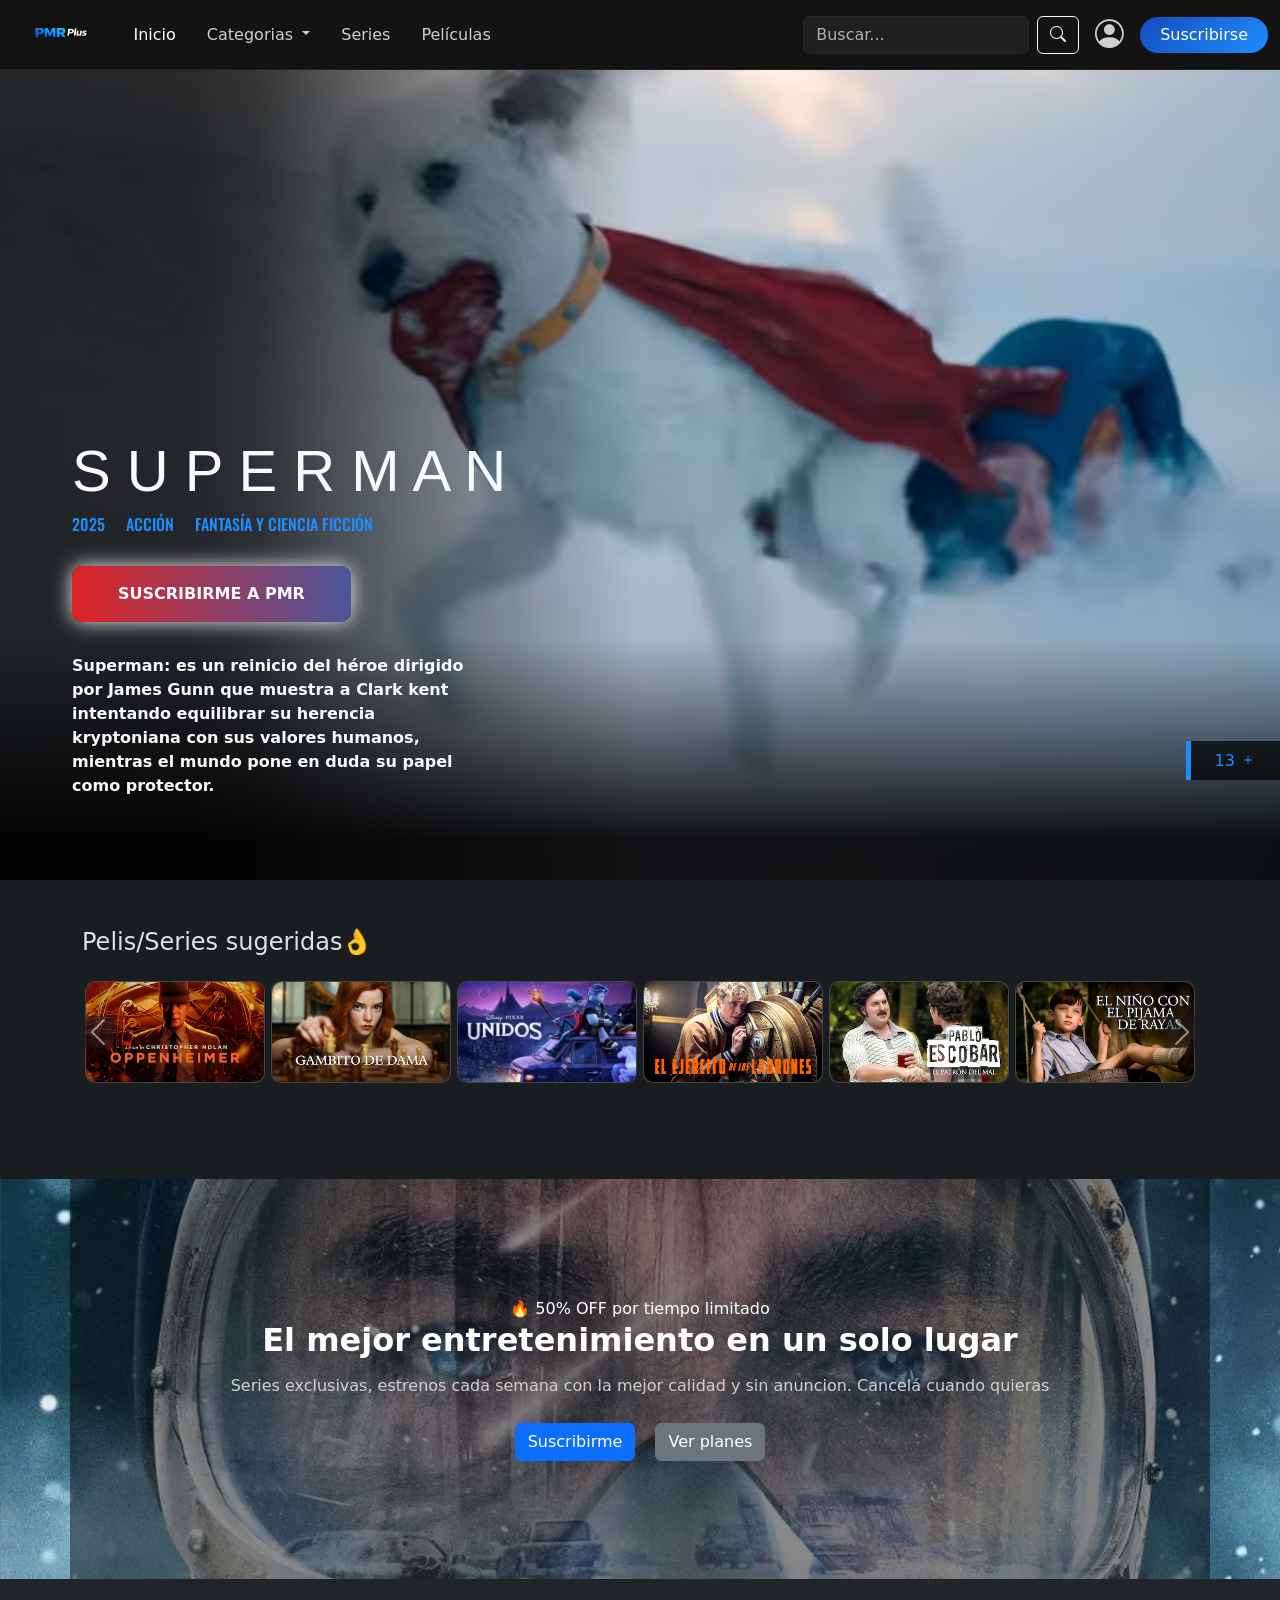
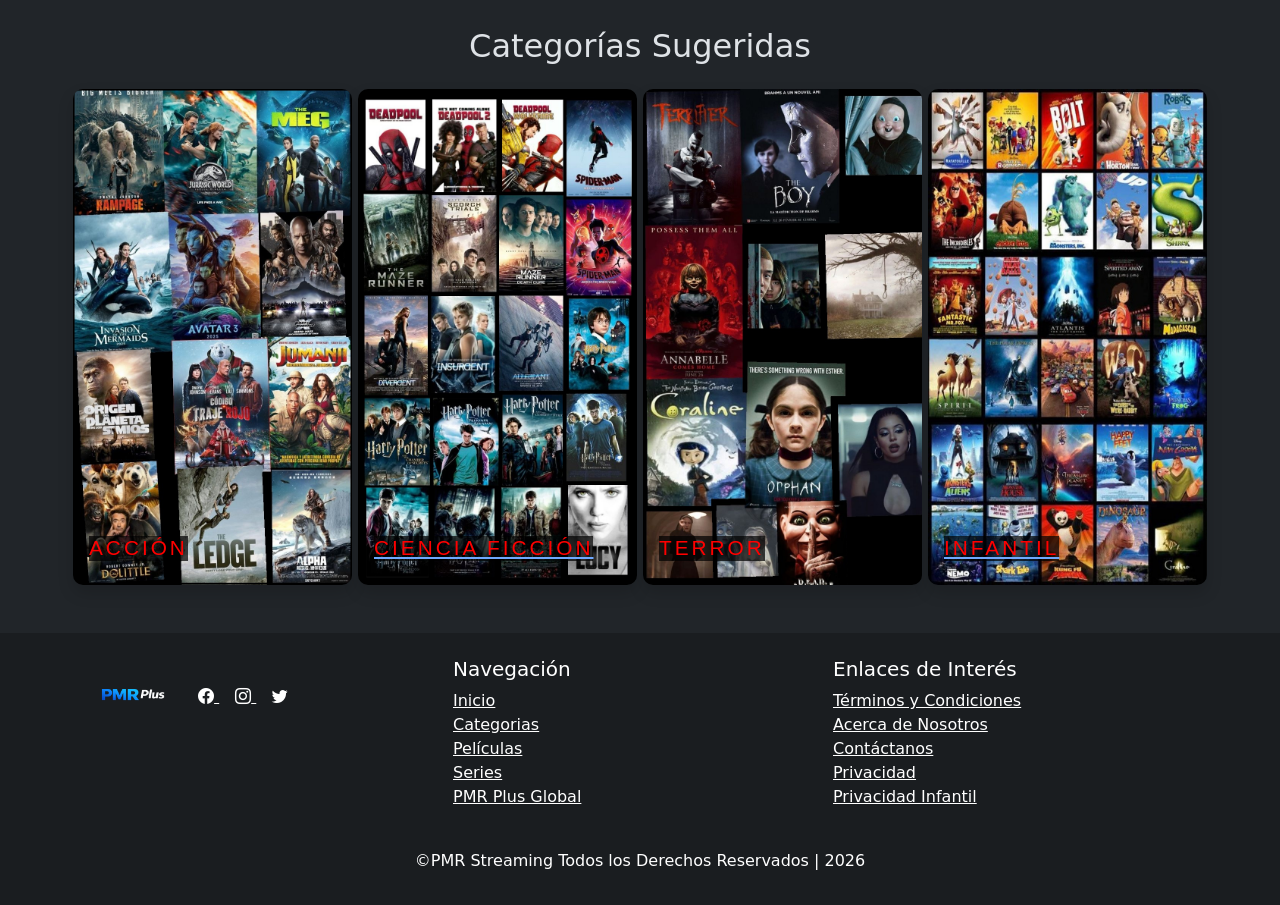
==== index.html @ 22fcb72b "empecé a arreglar el footer final" ====
<!doctype html>
<html lang="es" data-bs-theme="dark">
  <head>
    <meta charset="UTF-8" />
    <meta name="viewport" content="width=device-width, initial-scale=1.0" />
    <meta
      name="description"
      content="Mirá las mejores películas y series en un solo lugar. Con PMR pochocleá sin limites ni interrupciones. Contenido actualizado nacional e internacional."
    />
    <meta
      name="author"
      content="Maira Galván, Patricio Moyano, Rodrigo Rueda"
    />
    <link rel="shortcut icon" href="./img/favic.jpeg" type="image/x-icon" />
    <link
      rel="stylesheet"
      href="https://cdn.jsdelivr.net/npm/bootstrap-icons@1.13.1/font/bootstrap-icons.min.css"
    />
    <link rel="stylesheet" href="./css/bootstrap.min.css" />
    <link rel="stylesheet" href="./css/style.css" />
    <title>PMR Plus</title>
  </head>
<body>
  <header class="sticky-top">
    <nav class="navbar navbar-expand-lg navbar-dark ">
      <div class="container-fluid">

                <!-- Logo -->
                <a class="navbar-brand fw-bold d-flex alingn-items-center" href="./index.html">
                    <img src="./img/logoNavbar.png" alt="PMG logo"  class="logo-nav">
                  </a>
                  
                  <!-- hamburguesa -->
                  <button class="navbar-toggler" type="button" data-bs-toggle="collapse" data-bs-target="#navbarContenido">
                    <span class="navbar-toggler-icon"></span>
                  </button>
                  
                  <!-- Contenido del navbar -->
                  <div class="collapse navbar-collapse" id="navbarContenido">
                    
                    <!-- Links -->
                    <ul class="navbar-nav  me-auto mb-2 mb-lg-0 ">
                    <li class="nav-item"> 
                      <a class="nav-link active" href="./index.html">Inicio</a>
                    </li>
                    <!--Categorias desplegable-->
                    <li class="nav-item dropdown">
                      <a class="nav-link dropdown-toggle" href="#" role="button" data-bs-toggle="dropdown">
                        Categorias
                      </a>
                        <ul class="dropdown-menu dropdown-menu-dark">
                          <li>
                            <a class="dropdown-item" href="./pages/categorias.html">Ciencia Ficcion</a>
                          </li>
                          <li>
                            <a class=" dropdown-item" href="./pages/categorias2.html">Infantiles</a>
                          </li>
                          <li>
                            <a class=" dropdown-item" href="./pages/error404.html">Terror</a>
                          </li>
                          <li>
                            <a class=" dropdown-item" href="./pages/error404.html">Accion</a>
                          </li>
                          <li>
                            <a class=" dropdown-item" href="./pages/error404.html">Comedia</a>
                          </li>
                          <li>
                            <a class=" dropdown-item" href="./pages/error404.html">Documentales</a>
                          </li>
                          <li>
                            <a class=" dropdown-item" href="./pages/error404.html">Policiales</a>
                          </li>
                          <li>
                            <a class=" dropdown-item" href="./pages/error404.html">Anime</a>
                          </li>
                          <li>
                            <a class=" dropdown-item" href="./pages/error404.html">Doramas</a>
                          </li>
                        </ul>
                      </li>
                        <li class="nav-item">
                          <a class="nav-link" href="./pages/detalleSerie.html">Series</a>
                        </li>
                        <li class="nav-item">
                          <a class="nav-link" href="./pages/detallePelicula.html">Películas</a>
                        </li>
                      
                    </ul>

                    <!-- Buscador -->
                    <div class="d-flex flex-column flex-lg-row align-items-lg-center gap-3">
                      <form class="d-flex">
                        <input class="form-control me-2 buscador" type="search" placeholder="Buscar...">
                        <button class="btn btn-outline-light" type="submit">
                          <i class="bi bi-search"></i>
                        </button>
                      </form>
                      
                      <div class="d-flex align-items-center gap-3 ">
                        <!-- login -->
                        <a href="./pages/login.html" class="login-icon ">
                          <i class="bi bi-person-circle"></i>
                        </a>
                    <!--suscripcion-->
                        <a href="./pages/suscripcion.html" class="btn btn-moderno">Suscribirse</a>
                      </div>
                    </div>
                
              </div>
        </nav>
        
    </header>
    <main>
      <!-- Banner principal -->
       <section class="position-relative">
         <div class="position-relative bg-img">
           <div class="cont-edad">
            <div class="bandita"></div>
            <div class="edad px-md-4">
              <h6 class="mb-0">13 <i class="bi bi-plus"></i></h6>
            </div>
          </div>
        </div>
        <div class="contenido container p-3">
          <div class="row">
            <div class="col-12 col-md-6 col-lg-12">
              <h1 class="text-light">S U P E R M A N</h1>
              <h6 class="d-inline-block me-3">2025</h6>
              <h6 class="d-inline-block me-3">ACCIÓN</h6>
              <h6 class="d-inline-block">FANTASÍA Y CIENCIA FICCIÓN</h6>
              <button type="button" class="btn btn-grad fw-bold my-4">
                <a
                href="./pages/suscripcion.html"
                class="text-decoration-none text-light"
                >SUSCRIBIRME A PMR</a
                >
              </button>
            </div>
            <div class="col-12 col-md-6 col-lg-12">
              <p class="text-light fw-semibold pt-2 pt-md-3 pt-lg-2">
                <strong>Superman:</strong> es un reinicio del héroe dirigido por
                James Gunn que muestra a Clark kent intentando equilibrar su
                herencia kryptoniana con sus valores humanos, mientras el mundo
                pone en duda su papel como protector.
              </p>
            </div>
          </div>
        </div>
      </section>
      <!-- Seccion de peliculas sugeridas -->
      <section class="bg-dark-subtle py-5"> 
        <article class="container">
        <h4 class=" pb-lg-3">Pelis/Series sugeridas👌</h4>
        <article class="carousel-lg pb-5"> <!-- Carousel para disp large -->
        <div id="carouselSugeridas" class="carousel slide">
  <div class="carousel-inner">
    <div class="carousel-item active">
      <div class="container">
        <div class="row">
          <div class="col-2">
            <div class="card">
              <img src="./img/pelis/oppenheimer.webp" alt="Oppenheimer">
            </div>
          </div>
          <div class="col-lg-2">
            <div class="card">
              <img src="./img/series/Gambito.jpg" alt="Gambito de dama">
            </div>
          </div>
          <div class="col-lg-2">
            <div class="card">
              <img src="./img/pelis/Unidos.webp" alt="Unidos">
            </div>
          </div>
          <div class="col-lg-2">
            <div class="card">
              <img src="./img/pelis/EjercitoLadrones.jpg" alt="El ejercito de los ladrones">
            </div>
          </div>
          <div class="col-lg-2">
            <div class="card">
              <img src="./img/series/Patron.webp" alt="El patron del mal">
            </div>
          </div>
          <div class="col-lg-2">
            <div class="card">
              <img src="./img/pelis/PijamaRayas.webp" alt="El niño del pijama a rayas">
            </div>
          </div>
        </div>
      </div>
    </div>
    <div class="carousel-item">
      <div class="container">
        <div class="row">
          <div class="col-lg-2">
            <div class="card">
              <img src="./img/pelis/CaballerodeLaNoche.webp" alt="Caballero de la noche">
            </div>
          </div>
          <div class="col-lg-2">
            <div class="card">
              <img src="./img/pelis/EntrelaVidaylaMuerte.jpg" alt="Entre la vida y la muerte">
            </div>
          </div>
          <div class="col-lg-2">
            <div class="card">
              <img src="./img/series/Eternauta.webp" alt="El Eternauta">
            </div>
          </div>
          <div class="col-lg-2">
            <div class="card">
              <img src="./img/pelis/caminoDelagua.webp" alt="Avatar2">
            </div>
          </div>
          <div class="col-lg-2">
            <div class="card">
              <img src="./img/series/BreakingBad.webp" alt="Breaking Bad">
            </div>
          </div>
          <div class="col-lg-2">
            <div class="card">
              <img src="./img/pelis/SecretOjos.webp" alt="Perfume de mujer">
            </div>
          </div>
        </div>
      </div>
    </div>
    <div class="carousel-item">
      <div class="container">
        <div class="row">
          <div class="col-lg-2">
            <div class="card">
              <img src="./img/pelis/SuperMario.webp" alt="Super Mario">
            </div>
          </div>
          <div class="col-lg-2">
            <div class="card">
              <img src="./img/series/PeakyBlinders.jpg" alt="Peaky Blinders">
            </div>
          </div>
          <div class="col-lg-2">
            <div class="card">
              <img src="./img/pelis/TrendelosNiños.jpg" alt="El tren de los niños">
            </div>
          </div>
          <div class="col-lg-2">
            <div class="card">
              <img src="./img/pelis/LosIlusionistas.webp" alt="Los ilusionistas">
            </div>
          </div>
          <div class="col-lg-2">
            <div class="card">
              <img src="./img/series/Stranger.webp" alt="Stranger Things">
            </div>
          </div>
          <div class="col-lg-2">
            <div class="card">
              <img src="./img/pelis/LoveStory.webp" alt="Love Story">
            </div>
          </div>
        </div>
      </div>
    </div>
  </div>
  <button class="carousel-control-prev justify-content-start" type="button" data-bs-target="#carouselSugeridas" data-bs-slide="prev">
    <span class="carousel-control-prev-icon bg-dark-subtle" aria-hidden="true"></span>
    <span class="visually-hidden">Previous</span>
  </button>
  <button class="carousel-control-next justify-content-end" type="button" data-bs-target="#carouselSugeridas" data-bs-slide="next">
    <span class="carousel-control-next-icon bg-dark-subtle" aria-hidden="true"></span>
    <span class="visually-hidden">Next</span>
  </button>
</div>
        </article>
        <article class="carousel-md"> <!-- Carousel para disp sm y md-->
          <div class="contenedor">
            <div class="card">
              <img src="./img/pelis/oppenheimer.webp" alt="Oppenheimer">
            </div>
            <div class="card">
              <img src="./img/series/Gambito.jpg" alt="Gambito de dama">
            </div>
            <div class="card">
              <img src="./img/pelis/Madagascar.webp" alt="Madagascar">
            </div>
            <div class="card">
              <img src="./img/pelis/EjercitoLadrones.jpg" alt="Ejercito de Ladrones">
            </div>
            <div class="card">
              <img src="./img/series/Patron.webp" alt="Patron del mal">
            </div>
            <div class="card">
              <img src="./img/pelis/PijamaRayas.webp" alt="El niño con el pijama a rayas">
            </div>
            <div class="card">
              <img src="./img/pelis/Minions.webp" alt="Minions">
            </div>
            <div class="card">
              <img src="./img/pelis/EntrelaVidaylaMuerte.jpg" alt="Entre la vida y la muerte">
            </div>
            <div class="card">
              <img src="./img/series/Eternauta.webp" alt="El Eternauta">
            </div>
            <div class="card">
              <img src="./img/pelis/SecretOjos.webp" alt="El secreto de sus ojos">
            </div>
            <div class="card">
              <img src="./img/series/BreakingBad.webp" alt="BreakingBad">
            </div>
            <div class="card">
              <img src="./img/pelis/SuperMario.webp" alt="SuperMario">
            </div>
            <div class="card">
              <img src="./img/series/PeakyBlinders.jpg" alt="PeakyBlinders">
            </div>
            <div class="card">
              <img src="./img/series/Stranger.webp" alt="StrangerThings">
            </div>
            <div class="card">
              <img src="./img/pelis/LosIlusionistas.webp" alt="Los ilusionistas">
            </div>
            <div class="card">
              <img src="./img/pelis/TrendelosNiños.jpg" alt="El tren de los niños">
            </div>
          </div>
        </article>
        </article>
      </section>
      <!--Banner de promocion/suscricion-->
      <section class="banner-suscripcion">
        <img src="./img/fondo-banner.webp" alt="El Eternauta" class="banner-img">
        <div class="banner-contenido container text-center">
            <span class="oferta">🔥 50% OFF por tiempo limitado</span>
            <h2 class="titulo-banner">El mejor entretenimiento en un solo lugar</h2>
            <p class="sub-banner">Series exclusivas, estrenos cada semana con la mejor calidad y sin anuncion. Cancelá cuando quieras</p>
            <div class="botones-banner">
                <a href="./pages/suscripcion.html" class="btn btn-primary">Suscribirme</a><!--va a la pagina en feneral-->
                <a href="./pages/suscripcion.html#planes" class="btn btn-secondary">Ver planes</a> <!--debo poner id="planes" en la pagina suscripcion va a lugar especifico-->
            </div>
        </div>
      </section>
<section class="container my-5">
  
  <h2 class="text-center mb-4">Categorías Sugeridas</h2>

  <div class="row g-4">

    <!-- Categoría 1 -->
    <div class="col-12 col-md-6 col-lg-3">
      <div class="card bg-dark border-0 shadow categoria-card">
        <img src="./img/accion.jpg" class="card-img" alt="Acción">
        <div class="card-img-overlay d-flex align-items-end">
          <h5 class="card-title titulo-categoria">Acción</h5>
        </div>
      </div>
    </div>

    <!-- Categoría 2 -->
    <div class="col-12 col-md-6 col-lg-3">
      <div class="card bg-dark text-danger border-0 shadow categoria-card">
        <a href="./pages/categorias.html"><img src="./img/ciencia ficcion.jpg" class="card-img" alt="cienciaFiccion">
        <div class="card-img-overlay d-flex align-items-end">
          <h5 class="card-title titulo-categoria">Ciencia Ficción</h5>
        </a>
        </div>
      </div>
    </div>

    <!-- Categoría 3 -->
    <div class="col-12 col-md-6 col-lg-3">
      <div class="card bg-dark text-white border-0 shadow categoria-card">
        <img src="./img/terror.jpg" class="card-img" alt="Drama">
        <div class="card-img-overlay d-flex align-items-end">
          <h5 class="card-title titulo-categoria">Terror</h5>
        </div>
      </div>
    </div>

    <!-- Categoría 4 -->
    <div class="col-12 col-md-6 col-lg-3">
      <div class="card bg-dark text-white border-0 shadow categoria-card">
        <a href="./pages/categorias2"><img src="./img/infantiles.jpg" class="card-img" alt="Infantil">
        <div class="card-img-overlay d-flex align-items-end">
          <h5 class="card-title titulo-categoria">Infantil</h5>
          </a>
        </div>
      </div>
    </div>
  </div>
</section>
    </main>
    <footer class="bg-dark-subtle text-white pt-4 pb-3">
        <div class="container">
            <div class="row text-center text-md-start">
                <!-- Columna 1: Logo y redes -->
                <div class="col-12 col-md-12 col-lg-4 mb-3">
                    <img src="./img/logoNavbar.png" alt="Logotipo" width="120" />
                    <a href="./pages/error404.html" class="text-white me-3">
                        <i class="bi bi-facebook"></i>
                    </a>
                    <a href="./pages/error404.html" class="text-white me-3">
                        <i class="bi bi-instagram"></i>
                    </a>
                    <a href="./pages/error404.html" class="text-white">
                        <i class="bi bi-twitter"></i>
                    </a>
                </div>
                
                <!-- Columna 2: Navegación -->
                <div class="col-12 col-md-6 col-lg-4 mb-3">
                    <h5>Navegación</h5>
                    <ul class="list-unstyled">
                        <li>
                            <a href="./index.html" class="text-white me-3"
                            >Inicio</a
                            >
                        </li>
                        <li>
                            <a href="./pages/categorias.html" class="text-white me-3"
                            >Categorias</a
                            >
                        </li>
                        <li>
                            <a href="./pages/error404.html" class="text-white me-3"
                            >Películas</a
                            >
                        </li>
                        <li>
                            <a href="./pages/error404.html" class="text-white me-3"
                            >Series</a
                            >
                        </li>
                <li>
                    <a href="./pages/error404.html" class="text-white me-3"
                    >PMR Plus Global</a
                    >
                </li>
            </ul>
        </div>
        <!-- Columna 3: Links -->
        <div class="col-12 col-md-6 col-lg-4 mb-3">
            <h5>Enlaces de Interés</h5>
            <ul class="list-unstyled">
                <li>
                    <a
                    href="./pages/error404.html"
                    class="text-white text-decoration-underline"
                    >
                    Términos y Condiciones
                </a>
            </li>
            <li>
                <a
                href="./pages/acercaDeNosotros.html"
                class="text-white text-decoration-underline"
                >
                Acerca de Nosotros
            </a>
                </li>
                <li>
                    <a
                    href="./pages/contacto.html"
                    class="text-white text-decoration-underline"
                    >
                    Contáctanos
                </a>
            </li>
            <li>
                <a
                href="./pages/error404.html"
                class="text-white text-decoration-underline"
                >
                Privacidad
            </a>
        </li>
        <li>
            <a
            href="./pages/error404.html"
            class="text-white text-decoration-underline"
            >
            Privacidad Infantil
        </a>
    </li>
</ul>
</div>
</div>
<p class="text-center mt-2">
    ©PMR Streaming Todos los Derechos Reservados | 2026
</p>
</div>
</footer>
      <script src="./js/bootstrap.bundle.min.js"></script>
  </body>
</html>
---- css/style.css ----
@import url("https://fonts.googleapis.com/css2?family=Gravitas+One&family=Oswald:wght@200..700&family=Smooch+Sans:wght@100..900&display=swap");
@import url('https://fonts.cdnfonts.com/css/buchanan');

/**navbar**/
/*barra fija*/
.navbar {
    height: 70px; /*altura del navbar*/
    background-color: rgb(18, 18, 18, 0.9);
    backdrop-filter: blur(8px); /*fondo borroso*/
    border-bottom: 1px solid #1f1f1f; /*linea de corte*/
    
}

.sticky-top{
    position: sticky;
    top: 0;
    z-index: 1020;
}

/*logo*/
.logo-nav {
    height: 65px;
    width: auto;
}

/*links*/
.nav-link {
    color: #cfcfcf;
    position: relative;
    transition: color 0.3s ease;
    margin-right: 15px;
}

.nav-link:hover {
    color: #1e8eff 
}

/*buscador*/
.buscador{
    background-color: #1f1f1f;
    border: 1px solid #2a2a2a;
    color: white;
}

.buscador:focus{
    background-color: #1f1f1f;
    border-color:#1e8eff ;
    box-shadow: 0 0 8px rgba(30, 142, 255, 0.4); /*sobra de fondo cuando paso el mouse*/
    color: white;
}

/*login*/
.login-icon{
    font-size: 1.8rem;/*tamaño*/
    color: #cfcfcf;
    transition: all 0.3s ease;
    text-decoration: none;
    display: flex;
    align-items: center;
    height: 42px;
    transition: all 0.3s ease;
}

.login-icon:hover{
    color:#1e8eff;
    transform: scale(1.1);/*se agranda*/
}

.btn-moderno{
    background: linear-gradient(135deg, #134cbf, #1e8eff); 
    border: none;
    border-radius: 30px;
    padding: 6px 20px;
    font-weight: 500;
    color: white;
    transition: all 0.3s ease;
}

.btn-moderno:hover{
    transform: scale(1.05);
    box-shadow:  0 4px 15px rgba(30, 142, 255, 0.5) ;
    color: white;
}

/*!responsive¡*/
@media (max-width: 992px){
    .navbar-collapse{
        background-color: rgba(26, 26, 26, 0.95);
        backdrop-filter: blur(8px);
        padding: 20px;
        margin-top: 10px;
        border-radius: 12px;
        animation: fadeIn 0.3s ease-in-out; 
    }

    .logo-nav {
        height: 45px; 
    }


}

/* COMIENZAN ESTILOS PARA BANNER PRINCIPAL */
.bg-img{
  background-image:
  radial-gradient(
    ellipse at center,
    rgba(0,0,0,0) 40%,
    rgba(0,0,0,0.9) 94%
  ),
   url(../img/Superperri.avif);
  background-size:cover;
  height: 220px;
}
 
.contenido {
  h1{
    font-family: 'Buchanan', sans-serif;
    font-size: 45px;
  }
  h6 {
    font-family: "Oswald", sans-serif;
    font-weight: weight;
    font-style: normal;
    color: #1e8eff;
  }
}

.cont-edad{
    display: flex;
    position: absolute;
    right: 0;
    bottom: 20px;
    
}
.bandita{
    background-color: #1e8eff;
    width: 5px;
}

.edad{
    color: #1e8eff;
    padding: 10px;
    background-color:rgba(0, 0, 0, 0.7);
}

.btn-grad {
  background-image: linear-gradient(
    to right,
    #dc2424 0%,
    #4a569d 51%,
    #dc2424 100%
  );
}
.btn-grad {
  padding: 15px 45px;
  text-align: center;
  text-transform: uppercase;
  transition: 0.5s;
  background-size: 200% auto;
  color: white;
  box-shadow: 0 0 20px #eee;
  border-radius: 10px;
  display: block;
}

.btn-grad:hover {
  background-position: right center; 
  color: #fff;
  text-decoration: none;
}

@media(width >= 768px){
  .bg-img{
    height: 400px;
  }
  .cont-edad{
    bottom: 40px;
  }
}

@media(width > 1024px){
  .bg-img{
    height: 90vh;
    background-image:
    linear-gradient(
      to bottom,
      rgba(0, 0, 0, 0) 0%,
      rgba(0, 0, 0, 0) 70%,
      rgba(0, 0, 0, 0.9) 95%
    ),
    linear-gradient(
      to right,
      rgba(0, 0, 0, 0.8) 15%,
      rgba(0, 0, 0, 0.75) 20%,
      rgba(0, 0, 0, 0) 50%,
      rgba(0, 0, 0, 0) 100%
    ),
    url(../img/Superperri.avif);
    background-position: top;
  }
  .contenido {
    position: absolute;
    bottom: 50px;
    left: 65px;
    h1{
      font-size: 58px;
    }
    p{
      max-width: 35%;
    }
  }
  .cont-edad{
    bottom: 100px;
  }
}

/* -----COMIENZA ESTILOS SECCION PELIS SUGERIDAS -----*/

.card {
  transition: all 300ms ease;
  cursor: pointer;
  border-radius: 10px;
  flex-shrink: 0; /*Para que no se achiquen las cards*/
  
  &:hover{
    transform: scale(1.2);
    z-index: 10;
    border: 3px solid linen;
  }
}

.card img{
  border-radius: 10px;
}

.carousel-inner{
  overflow: visible; /*Permite que las cards se agranden con el hover*/
}

.carousel-control-prev, .carousel-control-next{ /*Color claro para flechas carousel*/
  filter: invert(0);
}

.row>*{  /*Le cambie el padding con el que viene la grilla de bootstrap*/
  padding-left: 3px!important;
  padding-right: 3px!important;
}

.contenedor{
  display:flex;
  gap: 16px;
  overflow-x: auto; /*Permite que el contenido se desborde sin estirar la pagina hacia los costados*/
  scroll-behavior: smooth;
  padding: 16px 0;
}

.contenedor::-webkit-scrollbar{  
  display: none;
}


@media (width > 1024px){  /*En dispositivos grandes se ve solo carousel bootstrap*/
  .carousel-md{
    display: none;
  }
}

@media (width <= 1024px){  /*En dispositivos sm y md desaparece el carousel y aparece grilla flexbox*/
  .carousel-lg{
    display: none;
  }
}
/*-----FINALIZAN ESTILOS SECCION PELIS SUGERIDAS-----*/

/**banner de suscripcion**/
.banner-suscripcion{
    position: relative;
    height: 400px; 
    overflow: hidden; /*se borra si algo sobresale*/
    margin: auto;
}

.banner-img{
    position:absolute;
    width: 100%;
    height: 100%;
    object-fit: cover; /*para que no se deforme*/
    top: 0;
    left: 0;
}

.banner-contenido{
    position: relative;
    z-index: 2;
    color: white;
    height: 100%;
    display: flex;
    flex-direction: column;
    justify-content: center;
    align-items: center;
    background-color: #00000076;
}

.titulo-banner{
    font-size: 2rem;
    font-weight: 600;/*grosor para el titulo*/
    margin-bottom: 15px;
}

.sub-banner{
    margin-bottom: 25px;
    color: #d1d1d1;
}

.botones-banner{
    display: flex;
    justify-content: center;
    gap: 20px;
    flex-wrap: wrap;
}

.boton-primary{
    background-color: #163f90bf;
    border: none;
    padding: 12px 35px;
    border-radius: 30px;
    font-weight: 500;
    color: white;
    transition: all 0.3s ease;
}

.boton-primary:hover {
    transform: scale(1.08);
    box-shadow: 0 8px 25px rgba(30, 142, 255, 0.6); 
}

.boton-secondary{
    border: 2px solid #11589e;
    padding: 14px 40px;
    border-radius: 50px;
    color: #1e8eff;
    transition: all 0.3s ease;
}

.boton-secondary:hover{
    background-color: #1e8eff;
    color: white;
}

/*responsive banner suscripcion*/
@media (max-whidth: 992px) {
    .titulo-banner{
        font-size: 1.8rem;
    }
}

@media (max-width: 768px){
    .banner-suscripcion{
        height: auto; /*ya no queda fijo */
    }

    .banner-contenido{
        padding: 60px 20px;
        text-align: center;
    }

    .titulo-banner{
        font-size: 1.5rem;
    }

    .sub-banner{
        font-size: 1rem;
    }

    .botones-banner{
        flex-direction: column;
        gap: 15px;
    }

    .botones-banner a{
        width: 100%;
        text-align: center;
    }
}

/*Categorias Sugeridas*/

.categoria-card {
  transition: transform 0.3s ease, box-shadow 0.3s ease;
}

.categoria-card:hover {
  transform: scale(1.05);
  box-shadow: 0 10px 25px rgba(0,0,0,0.5);
}

.titulo-categoria {
  font-family: 'Buchanan', sans-serif;
  color: #ff0000;
  background-color: rgba(0, 0, 0, 0.705);
  letter-spacing: 3px;
  text-transform: uppercase;
  font-size: 1.3rem;
}

/*-----COMIENZAN ESTILOS PARA PAGINAS DE CATEGORIAS-----*/

.carousel-indicators{
  position: relative;
  margin-top: 20px;
}

.carousel-indicators button{
  width: 40px!important;
  height: 40px!important;
  text-indent: 0!important;
}

.boton-flecha{
  background-color: rgba(0, 0, 0, 0)!important;
  border-radius: 50%;
  scale: 0.7;
  &:hover{
    background-color: rgba(0, 0, 0, 0.6)!important;
  }
}

.galeria img{
  cursor: pointer;
  transition: all 300ms ease;
  border: solid 2px rgba(255, 255, 255, 0);
  &:hover{
    transform: scale(1.1);
    border: solid 2px rgb(255, 255, 255);
  }
}

.form-select{
  width: 200px!important;
}

@media (width >= 768px){
  .btn-next {
    right: 100px;
}
  .btn-prev{
    left: 100px;
  }
}

@media (width > 992px){
  .btn-next {
    right: 200px;
}
  .btn-prev{
    left: 200px;
  }
  .lg-h3{
    font-size: 28px;
  }
}

@media (width > 1400px){
  .btn-next {
    right: 300px;
}
 .btn-prev{
    left: 300px;
  }
}


/*Subscripción*/

.sub-body {
  background-color: #1a1d20;
  color: white;
}

.sub-card {
  border-radius: 12px;
}

.sub-card:hover {
  transform: scale(1.03);
  transition: 0.3s ease;
}

.sub-footer {
  background-color: #1a1d20;
}

/*Opcional*/
.sub-fondo {
  position: relative;
  background-image: url('../img/backgroundSub.jpg');
  background-size: cover;
  background-position: center;
  background-attachment: fixed;
  overflow: hidden;
}

/* Overlay oscuro */
.sub-fondo:before {
  content: "";
  position: absolute;
  inset: 0;
  backdrop-filter: blur(1px);
  background: rgba(0, 0, 0, 0.6);
  z-index: 0;
}

/* Asegura que el contenido quede arriba */
.sub-fondo .container {
  position: relative;
  z-index: 1;
}

/* Caja del formulario 
.form-card {
  background: rgba(15, 15, 15, 0.85);
  border-radius: 15px;
  backdrop-filter: blur(4px);
  box-shadow: 0 0 30px rgba(0, 0, 0, 0.6);
}*/

.error-body {
  height: 100vh;
  background-image: url('../img/error404.jpg');
  background-size: cover;
  background-position: center;
  display: flex;
  align-items: center;
  justify-content: center;
  position: relative;
  color: white;
}

/* Overlay oscuro */
.error-body:before {
  content: "";
  position: absolute;
  inset: 0;
  background: rgba(0, 0, 0, 0.7);
  backdrop-filter: blur(4px);
}

.error-container {
  position: relative;
  z-index: 1;
}

.error-code {
  font-size: 8rem;
  font-weight: bold;
  letter-spacing: 10px;
  text-shadow: 0 0 25px rgba(30, 144, 255, 0.8);
}
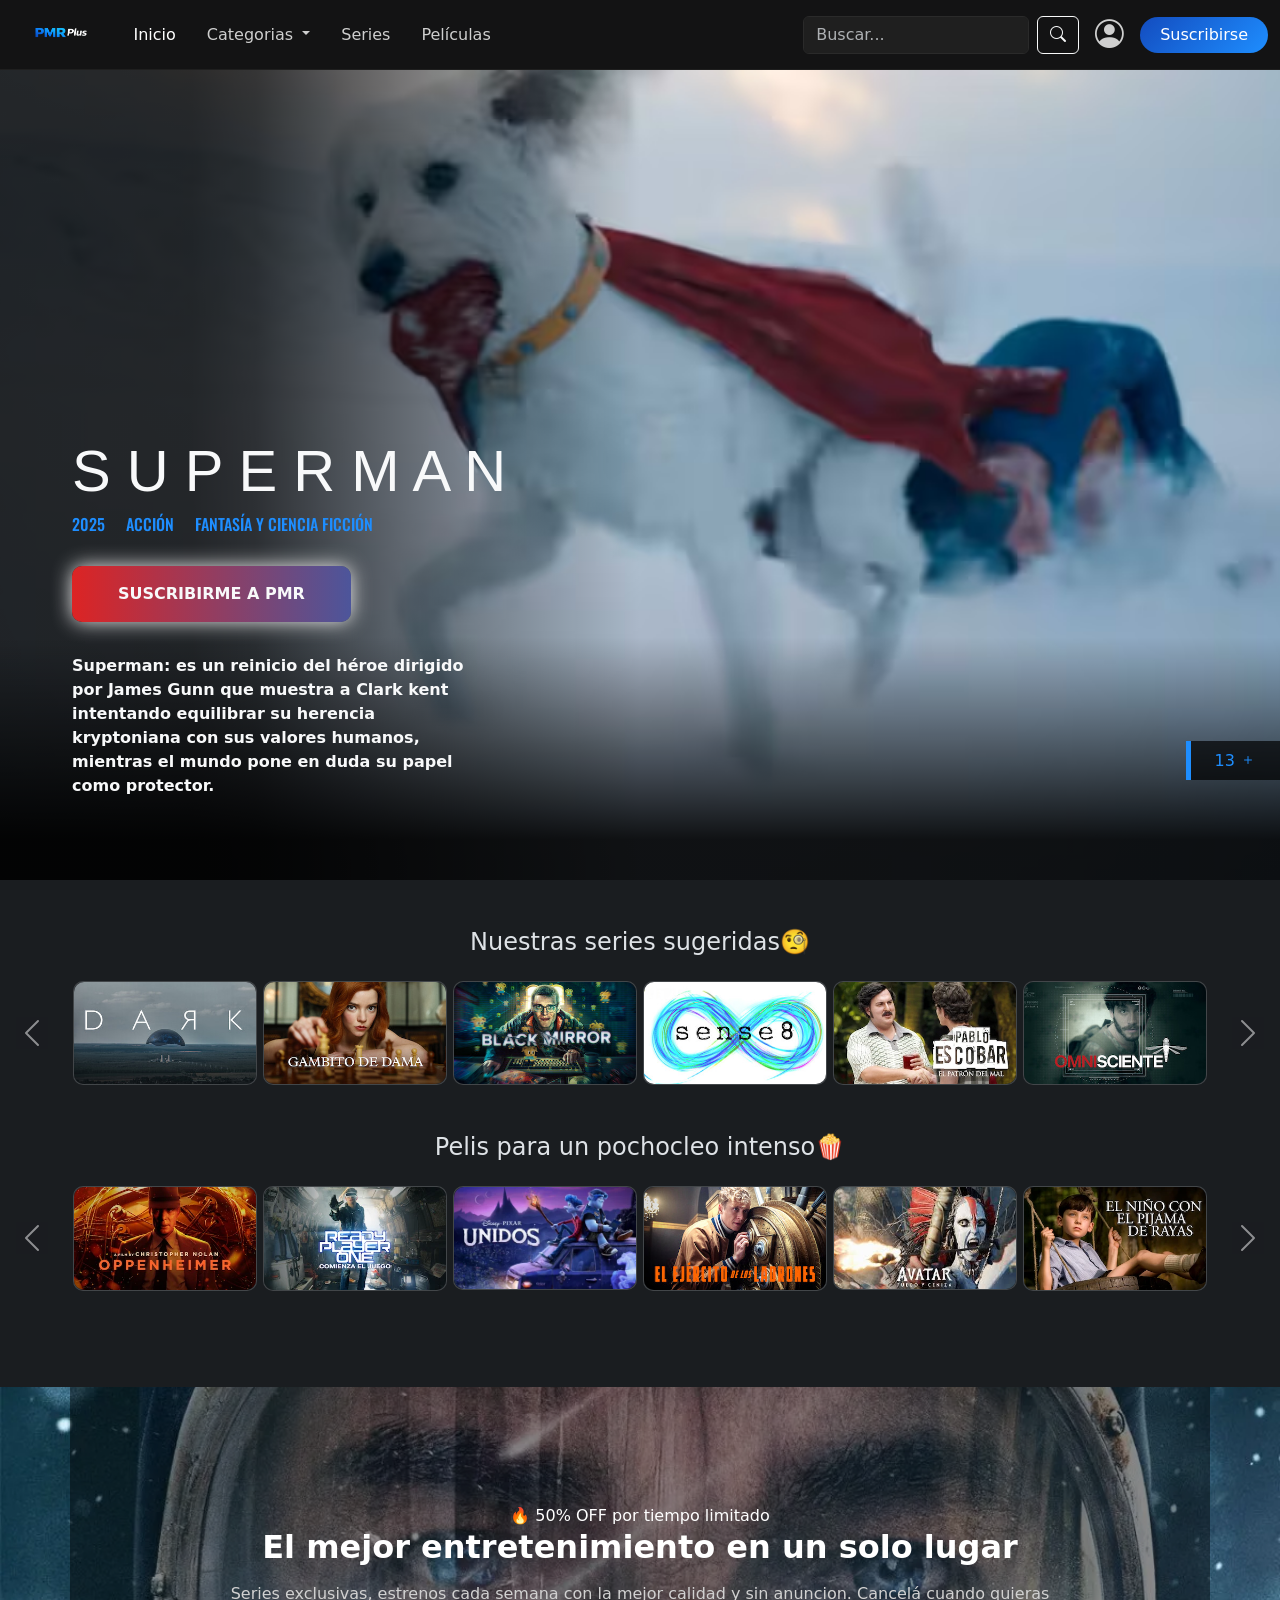
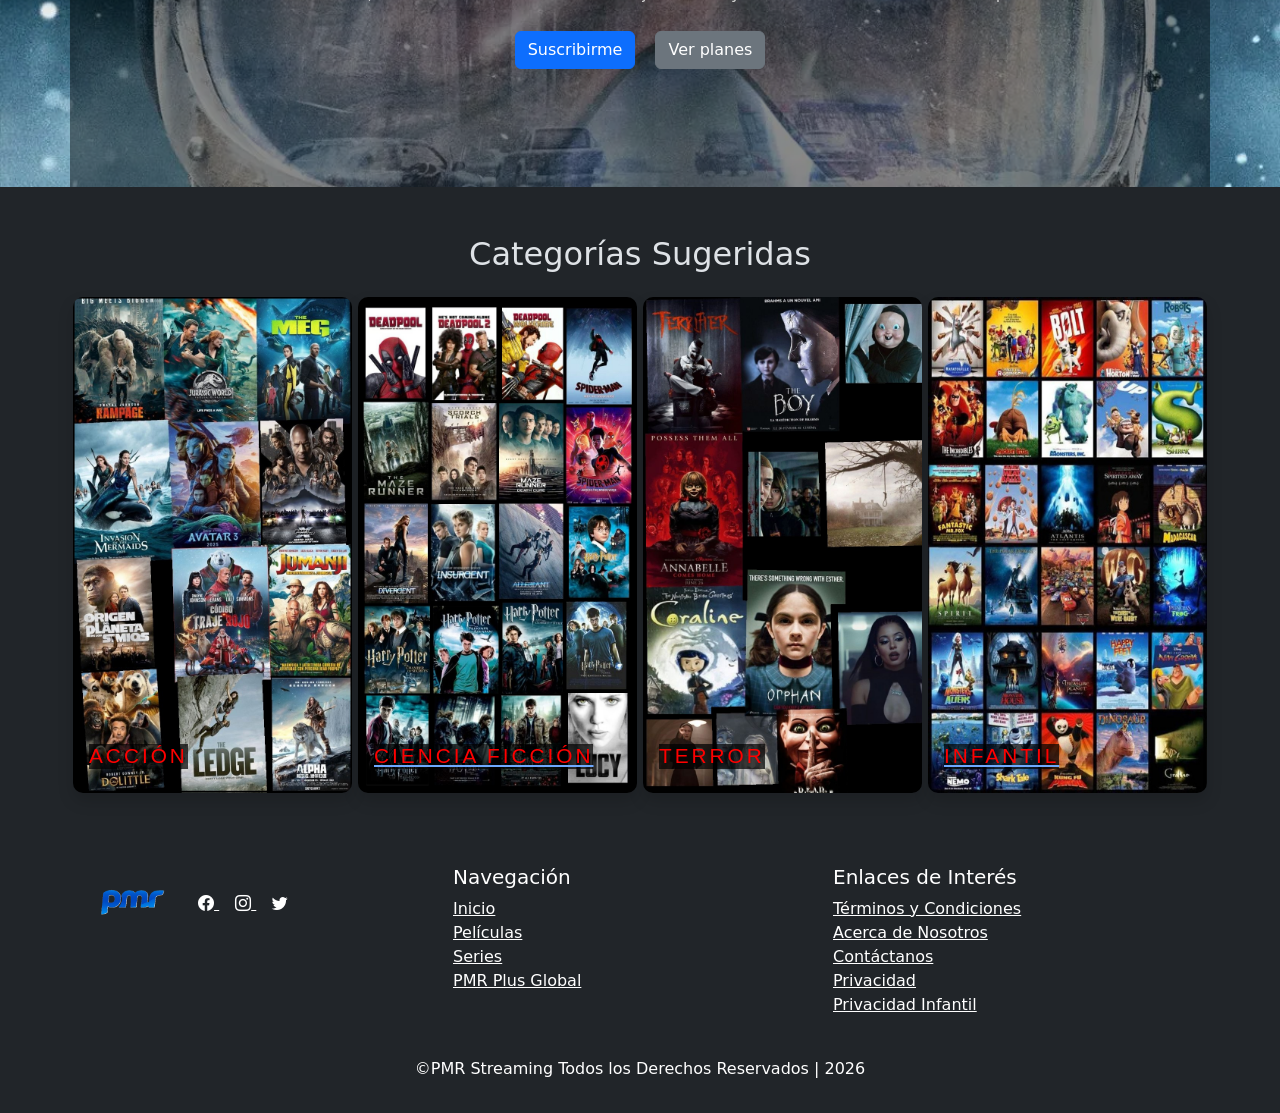
==== commit 3d30e150: "agregue padding x a los carousel disp large" ====
--- a/index.html
+++ b/index.html
@@ -147,19 +147,20 @@
           </div>
         </div>
       </section>
-      <!-- Seccion de peliculas sugeridas -->
+      <!-- Seccion de sugerencias -->
       <section class="bg-dark-subtle py-5"> 
-        <article class="container">
-        <h4 class=" pb-lg-3">Pelis/Series sugeridas👌</h4>
-        <article class="carousel-lg pb-5"> <!-- Carousel para disp large -->
-        <div id="carouselSugeridas" class="carousel slide">
+        <!-- Series sugeridas -->
+        <article>
+          <h4 class="pb-lg-3 text-center">Nuestras series sugeridas🧐</h4>
+          <article class="carousel-lg pb-5 px-3"> <!-- Carousel para disp large -->
+        <div id="seriesSugeridas" class="carousel slide">
   <div class="carousel-inner">
     <div class="carousel-item active">
       <div class="container">
         <div class="row">
           <div class="col-2">
             <div class="card">
-              <img src="./img/pelis/oppenheimer.webp" alt="Oppenheimer">
+              <a href="./pages/detalleSerie.html"><img class="img-fluid" src="./img/series/Sci-fi-s/dark.jpg" alt="Dark"></a>
             </div>
           </div>
           <div class="col-lg-2">
@@ -169,12 +170,12 @@
           </div>
           <div class="col-lg-2">
             <div class="card">
-              <img src="./img/pelis/Unidos.webp" alt="Unidos">
-            </div>
-          </div>
-          <div class="col-lg-2">
-            <div class="card">
-              <img src="./img/pelis/EjercitoLadrones.jpg" alt="El ejercito de los ladrones">
+              <img src="./img/series/Sci-fi-s/BlackMirror.jpg" alt="BlackMirror">
+            </div>
+          </div>
+          <div class="col-lg-2">
+            <div class="card">
+              <img src="./img/series/Sci-fi-s/sense8.jpg" alt="Sense8">
             </div>
           </div>
           <div class="col-lg-2">
@@ -184,7 +185,7 @@
           </div>
           <div class="col-lg-2">
             <div class="card">
-              <img src="./img/pelis/PijamaRayas.webp" alt="El niño del pijama a rayas">
+              <img src="./img/series/Sci-fi-s/Omnisciente.jpg" alt="Omnisciente">
             </div>
           </div>
         </div>
@@ -195,12 +196,12 @@
         <div class="row">
           <div class="col-lg-2">
             <div class="card">
-              <img src="./img/pelis/CaballerodeLaNoche.webp" alt="Caballero de la noche">
-            </div>
-          </div>
-          <div class="col-lg-2">
-            <div class="card">
-              <img src="./img/pelis/EntrelaVidaylaMuerte.jpg" alt="Entre la vida y la muerte">
+              <img src="./img/series/Sci-fi-s/Archivo81.jpg" alt="Archivo81">
+            </div>
+          </div>
+          <div class="col-lg-2">
+            <div class="card">
+              <img src="./img/series/Sci-fi-s/ElmañanaYyo.jpg" alt="ElmañanayYo">
             </div>
           </div>
           <div class="col-lg-2">
@@ -210,7 +211,7 @@
           </div>
           <div class="col-lg-2">
             <div class="card">
-              <img src="./img/pelis/caminoDelagua.webp" alt="Avatar2">
+              <img src="./img/series/Sci-fi-s/ElmitodeSisifo.jpg" alt="ElmitodeSisifo">
             </div>
           </div>
           <div class="col-lg-2">
@@ -220,7 +221,7 @@
           </div>
           <div class="col-lg-2">
             <div class="card">
-              <img src="./img/pelis/SecretOjos.webp" alt="Perfume de mujer">
+              <img src="./img/series/Sci-fi-s/Altered.jpg" alt="Altered">
             </div>
           </div>
         </div>
@@ -231,7 +232,7 @@
         <div class="row">
           <div class="col-lg-2">
             <div class="card">
-              <img src="./img/pelis/SuperMario.webp" alt="Super Mario">
+              <img src="./img/series/Sci-fi-s/Lejos.jpg" alt="Lejos">
             </div>
           </div>
           <div class="col-lg-2">
@@ -241,12 +242,12 @@
           </div>
           <div class="col-lg-2">
             <div class="card">
-              <img src="./img/pelis/TrendelosNiños.jpg" alt="El tren de los niños">
-            </div>
-          </div>
-          <div class="col-lg-2">
-            <div class="card">
-              <img src="./img/pelis/LosIlusionistas.webp" alt="Los ilusionistas">
+              <img src="./img/series/Sci-fi-s/LosDetectivesDifuntos.jpg" alt="LosDetectivesDifuntos">
+            </div>
+          </div>
+          <div class="col-lg-2">
+            <div class="card">
+              <img src="./img/series/Sci-fi-s/Lucifer.jpg" alt="Lucifer">
             </div>
           </div>
           <div class="col-lg-2">
@@ -256,30 +257,208 @@
           </div>
           <div class="col-lg-2">
             <div class="card">
-              <img src="./img/pelis/LoveStory.webp" alt="Love Story">
+              <img src="./img/series/Sci-fi-s/Manifiesto.jpg" alt="Manifiesto">
             </div>
           </div>
         </div>
       </div>
     </div>
   </div>
-  <button class="carousel-control-prev justify-content-start" type="button" data-bs-target="#carouselSugeridas" data-bs-slide="prev">
+  <button class="carousel-control-prev justify-content-start" type="button" data-bs-target="#seriesSugeridas" data-bs-slide="prev">
     <span class="carousel-control-prev-icon bg-dark-subtle" aria-hidden="true"></span>
     <span class="visually-hidden">Previous</span>
   </button>
-  <button class="carousel-control-next justify-content-end" type="button" data-bs-target="#carouselSugeridas" data-bs-slide="next">
+  <button class="carousel-control-next justify-content-end" type="button" data-bs-target="#seriesSugeridas" data-bs-slide="next">
+    <span class="carousel-control-next-icon bg-dark-subtle" aria-hidden="true"></span>
+    <span class="visually-hidden">Next</span>
+  </button>
+</div>
+          </article>
+          <article class="container carousel-md pb-4"> <!-- Carousel para disp sm y md-->
+          <div class="contenedor">
+            <div class="card">
+              <a href="./pages/detalleSerie.html"><img class="img-fluid" src="./img/series/Sci-fi-s/dark.jpg" alt="dark"></a>
+            </div>
+            <div class="card">
+              <img src="./img/series/Gambito.jpg" alt="Gambito de dama">
+            </div>
+            <div class="card">
+              <img src="./img/series/Sci-fi-s/BlackMirror.jpg" alt="BlackMirror">
+            </div>
+            <div class="card">
+              <img src="./img/series/Sci-fi-s/sense8.jpg" alt="Sense8">
+            </div>
+            <div class="card">
+              <img src="./img/series/Patron.webp" alt="Patron del mal">
+            </div>
+            <div class="card">
+              <img src="./img/series/Sci-fi-s/Omnisciente.jpg" alt="Omnisciente">
+            </div>
+            <div class="card">
+              <img src="./img/series/Sci-fi-s/Archivo81.jpg" alt="archivo81">
+            </div>
+            <div class="card">
+              <img src="./img/series/Sci-fi-s/ElmañanaYyo.jpg" alt="ElmañanaYyo">
+            </div>
+            <div class="card">
+              <img src="./img/series/Eternauta.webp" alt="El Eternauta">
+            </div>
+            <div class="card">
+              <img src="./img/series/Sci-fi-s/Merlina.jpg" alt="Merlina">
+            </div>
+            <div class="card">
+              <img src="./img/series/BreakingBad.webp" alt="BreakingBad">
+            </div>
+            <div class="card">
+              <img src="./img/series/Sci-fi-s/ElmitodeSisifo.jpg" alt="ElmitodeSisifo">
+            </div>
+            <div class="card">
+              <img src="./img/series/PeakyBlinders.jpg" alt="PeakyBlinders">
+            </div>
+            <div class="card">
+              <img src="./img/series/Stranger.webp" alt="StrangerThings">
+            </div>
+            <div class="card">
+              <img src="./img/series/Sci-fi-s/TheOA.jpg" alt="TheOA">
+            </div>
+            <div class="card">
+              <img src="./img/series/Sci-fi-s/Ragnarok.jpg" alt="Ragnarok">
+            </div>
+          </div>
+          </article>
+        </article>
+        <!-- Peliculas sugeridas -->
+        <article>
+        <h4 class=" pb-lg-3 text-center">Pelis para un pochocleo intenso🍿</h4>
+        <article class="carousel-lg pb-5 px-3"> <!-- Carousel para disp large -->
+        <div id="pelisSugeridas" class="carousel slide">
+  <div class="carousel-inner">
+    <div class="carousel-item active">
+      <div class="container">
+        <div class="row">
+          <div class="col-2">
+            <div class="card">
+              <img src="./img/pelis/oppenheimer.webp" alt="Oppenheimer">
+            </div>
+          </div>
+          <div class="col-lg-2">
+            <div class="card">
+              <img src="./img/pelis/Sci-fi-pel/Readyplayer.webp" alt="Readyplayer">
+            </div>
+          </div>
+          <div class="col-lg-2">
+            <div class="card">
+              <img src="./img/pelis/Unidos.webp" alt="Unidos">
+            </div>
+          </div>
+          <div class="col-lg-2">
+            <div class="card">
+              <img src="./img/pelis/EjercitoLadrones.jpg" alt="El ejercito de los ladrones">
+            </div>
+          </div>
+          <div class="col-lg-2">
+            <div class="card">
+              <img src="./img/pelis/Sci-fi-pel/avatar-fyc.jpg" alt="Avatar,fuego y cenizas">
+            </div>
+          </div>
+          <div class="col-lg-2">
+            <div class="card">
+              <img src="./img/pelis/PijamaRayas.webp" alt="El niño del pijama a rayas">
+            </div>
+          </div>
+        </div>
+      </div>
+    </div>
+    <div class="carousel-item">
+      <div class="container">
+        <div class="row">
+          <div class="col-lg-2">
+            <div class="card">
+              <img src="./img/pelis/CaballerodeLaNoche.webp" alt="Caballero de la noche">
+            </div>
+          </div>
+          <div class="col-lg-2">
+            <div class="card">
+              <img src="./img/pelis/EntrelaVidaylaMuerte.jpg" alt="Entre la vida y la muerte">
+            </div>
+          </div>
+          <div class="col-lg-2">
+            <div class="card">
+              <img src="./img/pelis/Minions.webp" alt="Minions">
+            </div>
+          </div>
+          <div class="col-lg-2">
+            <div class="card">
+              <img src="./img/pelis/caminoDelagua.webp" alt="Avatar2">
+            </div>
+          </div>
+          <div class="col-lg-2">
+            <div class="card">
+              <img src="./img/pelis/Madagascar.webp" alt="Madagascar">
+            </div>
+          </div>
+          <div class="col-lg-2">
+            <div class="card">
+              <img src="./img/pelis/SecretOjos.webp" alt="El secreto de su ojos">
+            </div>
+          </div>
+        </div>
+      </div>
+    </div>
+    <div class="carousel-item">
+      <div class="container">
+        <div class="row">
+          <div class="col-lg-2">
+            <div class="card">
+              <img src="./img/pelis/SuperMario.webp" alt="Super Mario">
+            </div>
+          </div>
+          <div class="col-lg-2">
+            <div class="card">
+              <img src="./img/pelis/Sci-fi-pel/Sinsajo2.webp" alt="Sinsajo2">
+            </div>
+          </div>
+          <div class="col-lg-2">
+            <div class="card">
+              <img src="./img/pelis/TrendelosNiños.jpg" alt="El tren de los niños">
+            </div>
+          </div>
+          <div class="col-lg-2">
+            <div class="card">
+              <img src="./img/pelis/LosIlusionistas.webp" alt="Los ilusionistas">
+            </div>
+          </div>
+          <div class="col-lg-2">
+            <div class="card">
+              <img src="./img/pelis/Sci-fi-pel/LigadelaJusticia.avif" alt="La liga de la justicia">
+            </div>
+          </div>
+          <div class="col-lg-2">
+            <div class="card">
+              <img src="./img/pelis/LoveStory.webp" alt="Love Story">
+            </div>
+          </div>
+        </div>
+      </div>
+    </div>
+  </div>
+  <button class="carousel-control-prev justify-content-start" type="button" data-bs-target="#pelisSugeridas" data-bs-slide="prev">
+    <span class="carousel-control-prev-icon bg-dark-subtle" aria-hidden="true"></span>
+    <span class="visually-hidden">Previous</span>
+  </button>
+  <button class="carousel-control-next justify-content-end" type="button" data-bs-target="#pelisSugeridas" data-bs-slide="next">
     <span class="carousel-control-next-icon bg-dark-subtle" aria-hidden="true"></span>
     <span class="visually-hidden">Next</span>
   </button>
 </div>
         </article>
-        <article class="carousel-md"> <!-- Carousel para disp sm y md-->
+        <article class="container carousel-md"> <!-- Carousel para disp sm y md-->
           <div class="contenedor">
             <div class="card">
               <img src="./img/pelis/oppenheimer.webp" alt="Oppenheimer">
             </div>
             <div class="card">
-              <img src="./img/series/Gambito.jpg" alt="Gambito de dama">
+              <img src="./img/pelis/Sci-fi-pel/Readyplayer.webp" alt="Readyplayer">
             </div>
             <div class="card">
               <img src="./img/pelis/Madagascar.webp" alt="Madagascar">
@@ -288,7 +467,7 @@
               <img src="./img/pelis/EjercitoLadrones.jpg" alt="Ejercito de Ladrones">
             </div>
             <div class="card">
-              <img src="./img/series/Patron.webp" alt="Patron del mal">
+              <img src="./img/pelis/Unidos.webp" alt="Unidos">
             </div>
             <div class="card">
               <img src="./img/pelis/PijamaRayas.webp" alt="El niño con el pijama a rayas">
@@ -300,22 +479,22 @@
               <img src="./img/pelis/EntrelaVidaylaMuerte.jpg" alt="Entre la vida y la muerte">
             </div>
             <div class="card">
-              <img src="./img/series/Eternauta.webp" alt="El Eternauta">
+              <img src="./img/pelis/caminoDelagua.webp" alt="caminoDelagua">
             </div>
             <div class="card">
               <img src="./img/pelis/SecretOjos.webp" alt="El secreto de sus ojos">
             </div>
             <div class="card">
-              <img src="./img/series/BreakingBad.webp" alt="BreakingBad">
+              <img src="./img/pelis/CaballerodeLaNoche.webp" alt="CaballerodeLaNoche">
             </div>
             <div class="card">
               <img src="./img/pelis/SuperMario.webp" alt="SuperMario">
             </div>
             <div class="card">
-              <img src="./img/series/PeakyBlinders.jpg" alt="PeakyBlinders">
-            </div>
-            <div class="card">
-              <img src="./img/series/Stranger.webp" alt="StrangerThings">
+              <img src="./img/pelis/Sci-fi-pel/Sinsajo2.webp" alt="Sinsajo2">
+            </div>
+            <div class="card">
+              <img src="./img/pelis/LoveStory.webp" alt="LoveStory">
             </div>
             <div class="card">
               <img src="./img/pelis/LosIlusionistas.webp" alt="Los ilusionistas">
@@ -390,106 +569,101 @@
   </div>
 </section>
     </main>
-    <footer class="bg-dark-subtle text-white pt-4 pb-3">
+      <footer class="bg-dark text-white pt-4 pb-3">
         <div class="container">
-            <div class="row text-center text-md-start">
-                <!-- Columna 1: Logo y redes -->
-                <div class="col-12 col-md-12 col-lg-4 mb-3">
-                    <img src="./img/logoNavbar.png" alt="Logotipo" width="120" />
-                    <a href="./pages/error404.html" class="text-white me-3">
-                        <i class="bi bi-facebook"></i>
-                    </a>
-                    <a href="./pages/error404.html" class="text-white me-3">
-                        <i class="bi bi-instagram"></i>
-                    </a>
-                    <a href="./pages/error404.html" class="text-white">
-                        <i class="bi bi-twitter"></i>
-                    </a>
-                </div>
-                
-                <!-- Columna 2: Navegación -->
-                <div class="col-12 col-md-6 col-lg-4 mb-3">
-                    <h5>Navegación</h5>
-                    <ul class="list-unstyled">
-                        <li>
-                            <a href="./index.html" class="text-white me-3"
-                            >Inicio</a
-                            >
-                        </li>
-                        <li>
-                            <a href="./pages/categorias.html" class="text-white me-3"
-                            >Categorias</a
-                            >
-                        </li>
-                        <li>
-                            <a href="./pages/error404.html" class="text-white me-3"
-                            >Películas</a
-                            >
-                        </li>
-                        <li>
-                            <a href="./pages/error404.html" class="text-white me-3"
-                            >Series</a
-                            >
-                        </li>
-                <li>
-                    <a href="./pages/error404.html" class="text-white me-3"
+          <div class="row text-center text-md-start">
+            <!-- Columna 1: Logo y redes -->
+            <div class="col-12 col-md-12 col-lg-4 mb-3">
+              <img src="./img/LOGO PMR.png" alt="Logotipo" width="120" />
+              <a href="./pages/error404.html" class="text-white me-3">
+                <i class="bi bi-facebook"></i>
+              </a>
+              <a href="./pages/error404.html" class="text-white me-3">
+                <i class="bi bi-instagram"></i>
+              </a>
+              <a href="./pages/error404.html" class="text-white">
+                <i class="bi bi-twitter"></i>
+              </a>
+            </div>
+    
+            <!-- Columna 2: Navegación -->
+            <div class="col-12 col-md-6 col-lg-4 mb-3">
+                          <h5>Navegación</h5>
+              <ul class="list-unstyled">
+                <li>
+                  <a href="./pages/error404.html" class="text-white me-3"
+                    >Inicio</a
+                  >
+                </li>
+                <li>
+                  <a href="./pages/error404.html" class="text-white me-3"
+                    >Películas</a
+                  >
+                </li>
+                <li>
+                  <a href="./pages/error404.html" class="text-white me-3"
+                    >Series</a
+                  >
+                </li>
+                <li>
+                  <a href="./pages/error404.html" class="text-white me-3"
                     >PMR Plus Global</a
-                    >
-                </li>
-            </ul>
-        </div>
-        <!-- Columna 3: Links -->
-        <div class="col-12 col-md-6 col-lg-4 mb-3">
-            <h5>Enlaces de Interés</h5>
-            <ul class="list-unstyled">
-                <li>
-                    <a
+                  >
+                </li>
+              </ul>
+            </div>
+            <!-- Columna 3: Links -->
+            <div class="col-12 col-md-6 col-lg-4 mb-3">
+              <h5>Enlaces de Interés</h5>
+              <ul class="list-unstyled">
+                <li>
+                  <a
                     href="./pages/error404.html"
                     class="text-white text-decoration-underline"
-                    >
+                  >
                     Términos y Condiciones
-                </a>
-            </li>
-            <li>
-                <a
-                href="./pages/acercaDeNosotros.html"
-                class="text-white text-decoration-underline"
-                >
-                Acerca de Nosotros
-            </a>
-                </li>
-                <li>
-                    <a
+                  </a>
+                </li>
+                <li>
+                  <a
+                    href="./pages/acercaDeNosotros.html"
+                    class="text-white text-decoration-underline"
+                  >
+                    Acerca de Nosotros
+                  </a>
+                </li>
+                <li>
+                  <a
                     href="./pages/contacto.html"
                     class="text-white text-decoration-underline"
-                    >
+                  >
                     Contáctanos
-                </a>
-            </li>
-            <li>
-                <a
-                href="./pages/error404.html"
-                class="text-white text-decoration-underline"
-                >
-                Privacidad
-            </a>
-        </li>
-        <li>
-            <a
-            href="./pages/error404.html"
-            class="text-white text-decoration-underline"
-            >
-            Privacidad Infantil
-        </a>
-    </li>
-</ul>
-</div>
-</div>
-<p class="text-center mt-2">
-    ©PMR Streaming Todos los Derechos Reservados | 2026
-</p>
-</div>
-</footer>
+                  </a>
+                </li>
+                <li>
+                  <a
+                    href="./pages/error404.html"
+                    class="text-white text-decoration-underline"
+                  >
+                    Privacidad
+                  </a>
+                </li>
+                <li>
+                  <a
+                    href="./pages/error404.html"
+                    class="text-white text-decoration-underline"
+                  >
+                    Privacidad Infantil
+                  </a>
+                </li>
+              </ul>
+            </div>
+          </div>
+          <p class="text-center mt-2">
+            ©PMR Streaming Todos los Derechos Reservados | 2026
+          </p>
+        </div>
+      </footer>
       <script src="./js/bootstrap.bundle.min.js"></script>
   </body>
 </html>
--- a/css/style.css
+++ b/css/style.css
@@ -222,11 +222,10 @@
   cursor: pointer;
   border-radius: 10px;
   flex-shrink: 0; /*Para que no se achiquen las cards*/
-  
+
   &:hover{
     transform: scale(1.2);
     z-index: 10;
-    border: 3px solid linen;
   }
 }
 
@@ -270,6 +269,9 @@
   .carousel-lg{
     display: none;
   }
+  .card img{
+  max-height: 192px;
+}
 }
 /*-----FINALIZAN ESTILOS SECCION PELIS SUGERIDAS-----*/
 
@@ -471,94 +473,10 @@
 }
 
 
-/*Subscripción*/
-
-.sub-body {
-  background-color: #1a1d20;
-  color: white;
-}
-
-.sub-card {
-  border-radius: 12px;
-}
-
-.sub-card:hover {
-  transform: scale(1.03);
-  transition: 0.3s ease;
-}
-
-.sub-footer {
-  background-color: #1a1d20;
-}
-
-/*Opcional*/
-.sub-fondo {
-  position: relative;
-  background-image: url('../img/backgroundSub.jpg');
-  background-size: cover;
-  background-position: center;
-  background-attachment: fixed;
-  overflow: hidden;
-}
-
-/* Overlay oscuro */
-.sub-fondo:before {
-  content: "";
-  position: absolute;
-  inset: 0;
-  backdrop-filter: blur(1px);
-  background: rgba(0, 0, 0, 0.6);
-  z-index: 0;
-}
-
-/* Asegura que el contenido quede arriba */
-.sub-fondo .container {
-  position: relative;
-  z-index: 1;
-}
-
-/* Caja del formulario 
-.form-card {
-  background: rgba(15, 15, 15, 0.85);
-  border-radius: 15px;
-  backdrop-filter: blur(4px);
-  box-shadow: 0 0 30px rgba(0, 0, 0, 0.6);
-}*/
-
-.error-body {
-  height: 100vh;
-  background-image: url('../img/error404.jpg');
-  background-size: cover;
-  background-position: center;
-  display: flex;
-  align-items: center;
-  justify-content: center;
-  position: relative;
-  color: white;
-}
-
-/* Overlay oscuro */
-.error-body:before {
-  content: "";
-  position: absolute;
-  inset: 0;
-  background: rgba(0, 0, 0, 0.7);
-  backdrop-filter: blur(4px);
-}
-
-.error-container {
-  position: relative;
-  z-index: 1;
-}
-
-.error-code {
-  font-size: 8rem;
-  font-weight: bold;
-  letter-spacing: 10px;
-  text-shadow: 0 0 25px rgba(30, 144, 255, 0.8);
-}
-
-
-
-
-
+
+
+
+
+
+
+
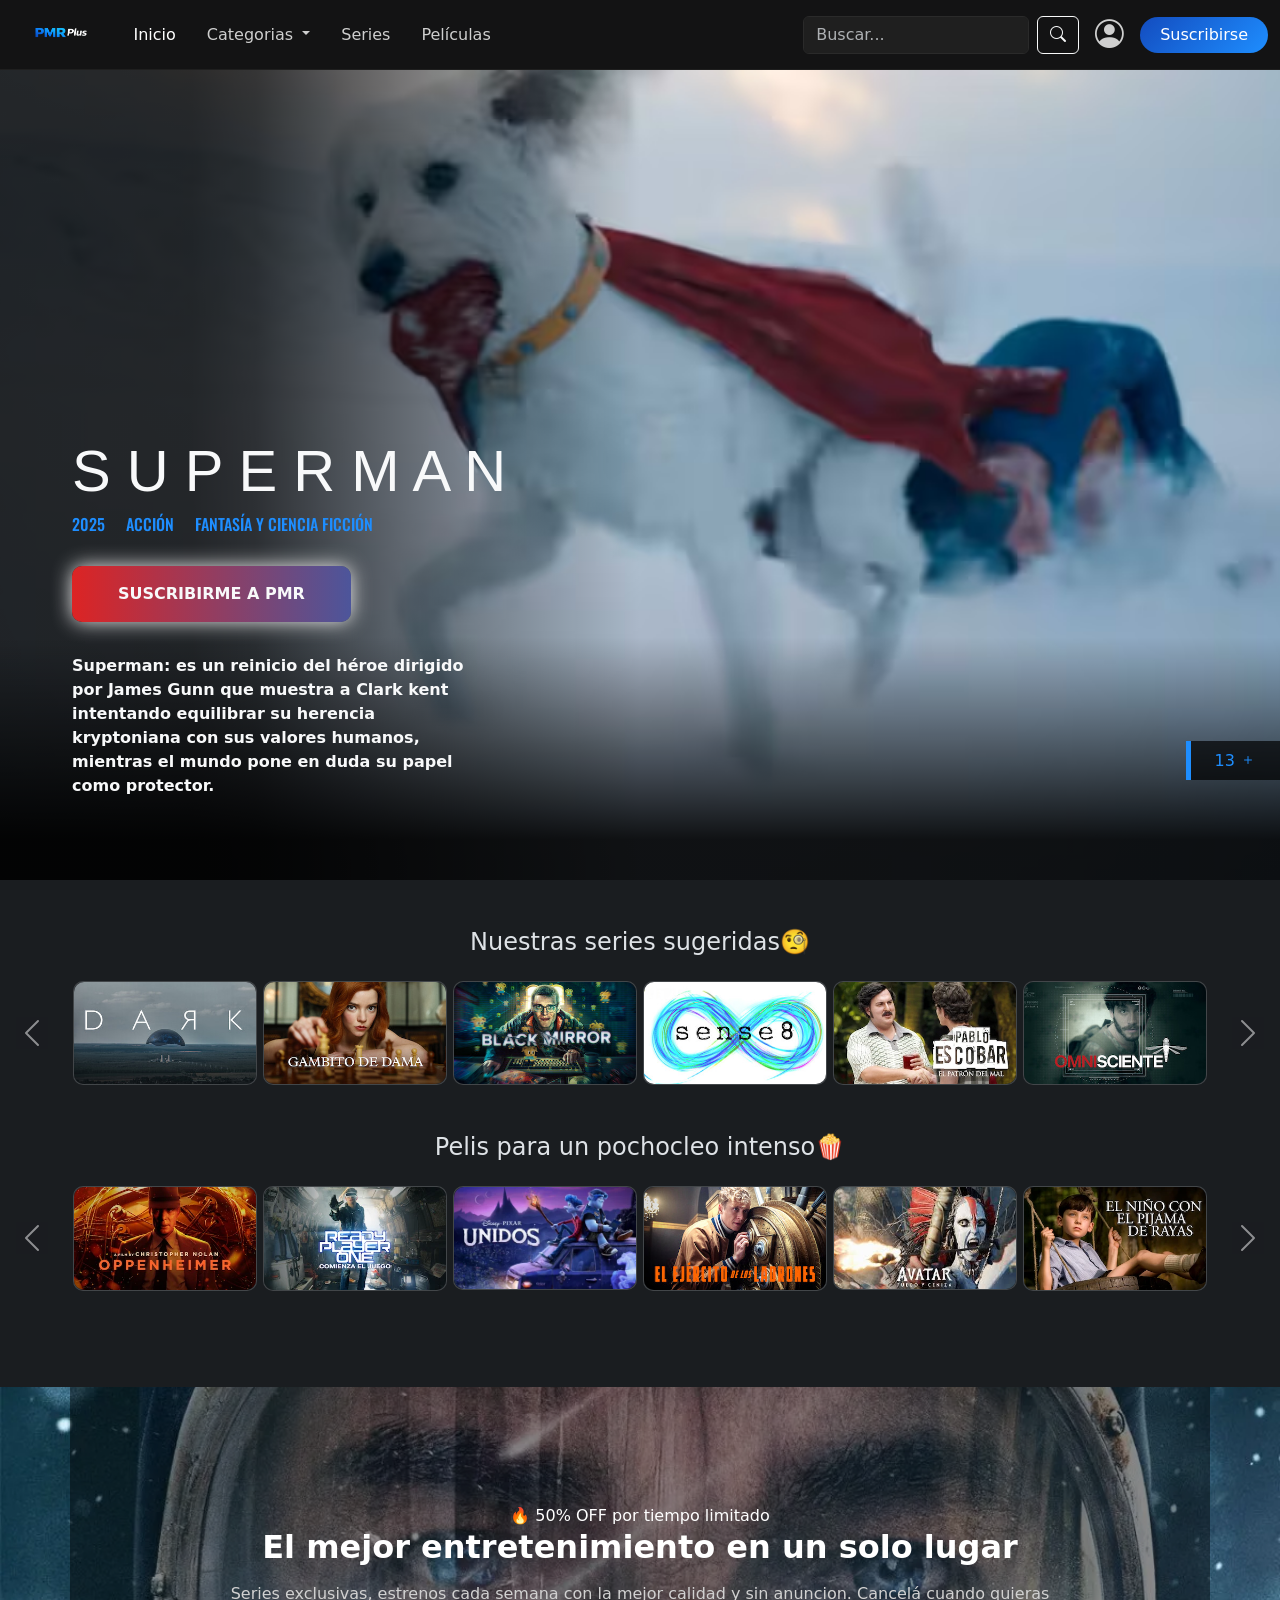
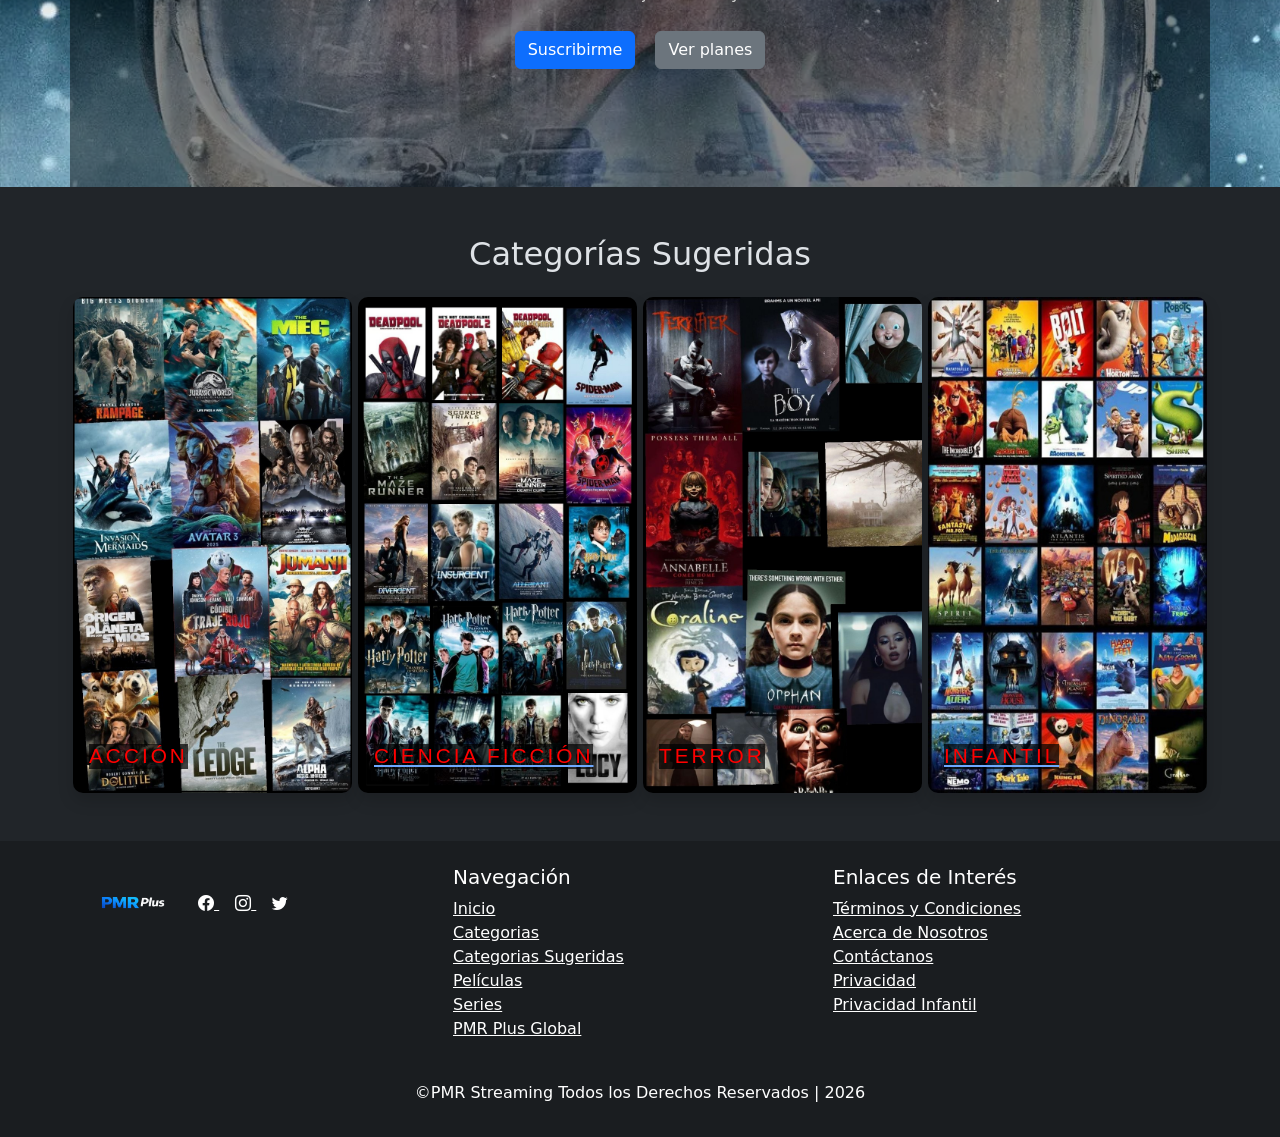
==== commit 436567b9: "Merge branch 'feature/subscripcion' of https://github.com/ruedarodrigo/PMR-Streaming into feature/su" ====
--- a/index.html
+++ b/index.html
@@ -569,101 +569,111 @@
   </div>
 </section>
     </main>
-      <footer class="bg-dark text-white pt-4 pb-3">
+    <footer class="bg-dark-subtle text-white pt-4 pb-3">
         <div class="container">
-          <div class="row text-center text-md-start">
-            <!-- Columna 1: Logo y redes -->
-            <div class="col-12 col-md-12 col-lg-4 mb-3">
-              <img src="./img/LOGO PMR.png" alt="Logotipo" width="120" />
-              <a href="./pages/error404.html" class="text-white me-3">
-                <i class="bi bi-facebook"></i>
-              </a>
-              <a href="./pages/error404.html" class="text-white me-3">
-                <i class="bi bi-instagram"></i>
-              </a>
-              <a href="./pages/error404.html" class="text-white">
-                <i class="bi bi-twitter"></i>
-              </a>
-            </div>
-    
-            <!-- Columna 2: Navegación -->
-            <div class="col-12 col-md-6 col-lg-4 mb-3">
-                          <h5>Navegación</h5>
-              <ul class="list-unstyled">
+            <div class="row text-center text-md-start">
+                <!-- Columna 1: Logo y redes -->
+                <div class="col-12 col-md-12 col-lg-4 mb-3">
+                    <img src="./img/logoNavbar.png" alt="Logotipo" width="120" />
+                    <a href="./pages/error404.html" class="text-white me-3">
+                        <i class="bi bi-facebook"></i>
+                    </a>
+                    <a href="./pages/error404.html" class="text-white me-3">
+                        <i class="bi bi-instagram"></i>
+                    </a>
+                    <a href="./pages/error404.html" class="text-white">
+                        <i class="bi bi-twitter"></i>
+                    </a>
+                </div>
+                
+                <!-- Columna 2: Navegación -->
+                <div class="col-12 col-md-6 col-lg-4 mb-3">
+                    <h5>Navegación</h5>
+                    <ul class="list-unstyled">
+                        <li>
+                            <a href="./index.html" class="text-white me-3"
+                            >Inicio</a
+                            >
+                        </li>
+                        <li>
+                            <a href="./pages/categorias.html" class="text-white me-3"
+                            >Categorias</a
+                            >
+                        </li>
+                        <li>
+                            <a href="./pages/categoriasSugeridas.html" class="text-white me-3"
+                            >Categorias Sugeridas</a
+                            >
+                        </li>
+                        <li>
+                            <a href="./pages/error404.html" class="text-white me-3"
+                            >Películas</a
+                            >
+                        </li>
+                        <li>
+                            <a href="./pages/error404.html" class="text-white me-3"
+                            >Series</a
+                            >
+                        </li>
                 <li>
-                  <a href="./pages/error404.html" class="text-white me-3"
-                    >Inicio</a
-                  >
+                    <a href="./pages/error404.html" class="text-white me-3"
+                    >PMR Plus Global</a
+                    >
+                </li>
+            </ul>
+        </div>
+        <!-- Columna 3: Links -->
+        <div class="col-12 col-md-6 col-lg-4 mb-3">
+            <h5>Enlaces de Interés</h5>
+            <ul class="list-unstyled">
+                <li>
+                    <a
+                    href="./pages/error404.html"
+                    class="text-white text-decoration-underline"
+                    >
+                    Términos y Condiciones
+                </a>
+            </li>
+            <li>
+                <a
+                href="./pages/acercaDeNosotros.html"
+                class="text-white text-decoration-underline"
+                >
+                Acerca de Nosotros
+            </a>
                 </li>
                 <li>
-                  <a href="./pages/error404.html" class="text-white me-3"
-                    >Películas</a
-                  >
-                </li>
-                <li>
-                  <a href="./pages/error404.html" class="text-white me-3"
-                    >Series</a
-                  >
-                </li>
-                <li>
-                  <a href="./pages/error404.html" class="text-white me-3"
-                    >PMR Plus Global</a
-                  >
-                </li>
-              </ul>
-            </div>
-            <!-- Columna 3: Links -->
-            <div class="col-12 col-md-6 col-lg-4 mb-3">
-              <h5>Enlaces de Interés</h5>
-              <ul class="list-unstyled">
-                <li>
-                  <a
-                    href="./pages/error404.html"
-                    class="text-white text-decoration-underline"
-                  >
-                    Términos y Condiciones
-                  </a>
-                </li>
-                <li>
-                  <a
-                    href="./pages/acercaDeNosotros.html"
-                    class="text-white text-decoration-underline"
-                  >
-                    Acerca de Nosotros
-                  </a>
-                </li>
-                <li>
-                  <a
+                    <a
                     href="./pages/contacto.html"
                     class="text-white text-decoration-underline"
-                  >
+                    >
                     Contáctanos
-                  </a>
-                </li>
-                <li>
-                  <a
-                    href="./pages/error404.html"
-                    class="text-white text-decoration-underline"
-                  >
-                    Privacidad
-                  </a>
-                </li>
-                <li>
-                  <a
-                    href="./pages/error404.html"
-                    class="text-white text-decoration-underline"
-                  >
-                    Privacidad Infantil
-                  </a>
-                </li>
-              </ul>
-            </div>
-          </div>
-          <p class="text-center mt-2">
-            ©PMR Streaming Todos los Derechos Reservados | 2026
-          </p>
-        </div>
-      </footer>
+                </a>
+            </li>
+            <li>
+                <a
+                href="./pages/error404.html"
+                class="text-white text-decoration-underline"
+                >
+                Privacidad
+            </a>
+        </li>
+        <li>
+            <a
+            href="./pages/error404.html"
+            class="text-white text-decoration-underline"
+            >
+            Privacidad Infantil
+        </a>
+    </li>
+</ul>
+</div>
+</div>
+<p class="text-center mt-2">
+    ©PMR Streaming Todos los Derechos Reservados | 2026
+</p>
+</div>
+</footer>
       <script src="./js/bootstrap.bundle.min.js"></script>
   </body>
 </html>
--- a/css/style.css
+++ b/css/style.css
@@ -473,10 +473,71 @@
 }
 
 
-
-
-
-
-
-
-
+/*Subscripción*/
+
+.sub-body {
+  background-color: #1a1d20;
+  color: white;
+}
+
+.sub-card {
+  border-radius: 12px;
+}
+
+.sub-card:hover {
+  transform: scale(1.03);
+  transition: 0.3s ease;
+}
+
+.sub-titulo {
+  font-family: 'Buchanan', sans-serif;
+  color: white;
+  background-color: rgba(0, 0, 0, 0.705);
+  letter-spacing: 3px;
+  text-transform: uppercase;
+  font-size: 1.3rem;
+}
+
+.sub-footer {
+  background-color: #1a1d20;
+}
+
+/*Opcional*/
+.sub-fondo {
+  position: relative;
+  background-image: url('../img/backgroundSub.jpg');
+  background-size: cover;
+  background-position: center;
+  background-attachment: fixed;
+  overflow: hidden;
+}
+
+/* Overlay oscuro */
+.sub-fondo:before {
+  content: "";
+  position: absolute;
+  inset: 0;
+  backdrop-filter: blur(1px);
+  background: rgba(0, 0, 0, 0.6);
+  z-index: 0;
+}
+
+/* Asegura que el contenido quede arriba */
+.sub-fondo .container {
+  position: relative;
+  z-index: 1;
+}
+
+/* Caja del formulario 
+.form-card {
+  background: rgba(15, 15, 15, 0.85);
+  border-radius: 15px;
+  backdrop-filter: blur(4px);
+  box-shadow: 0 0 30px rgba(0, 0, 0, 0.6);
+}*/
+
+
+
+
+
+
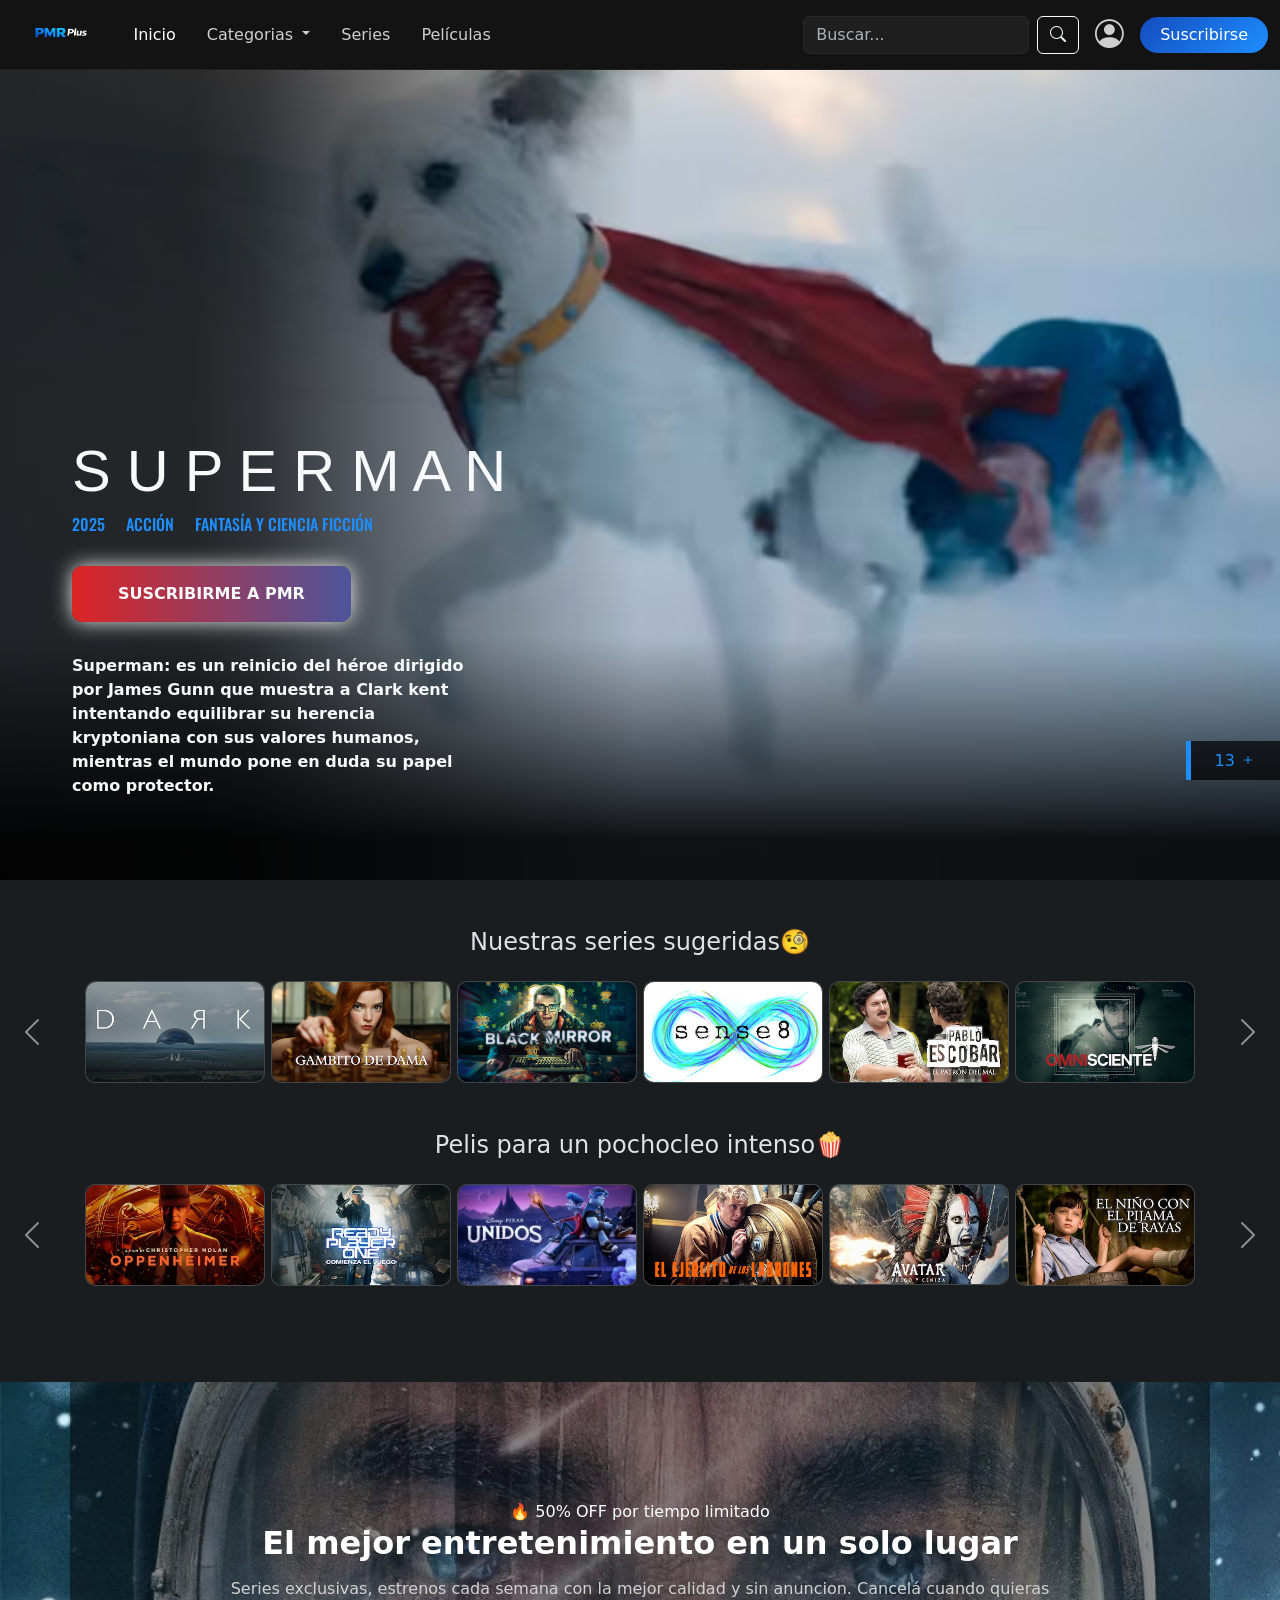
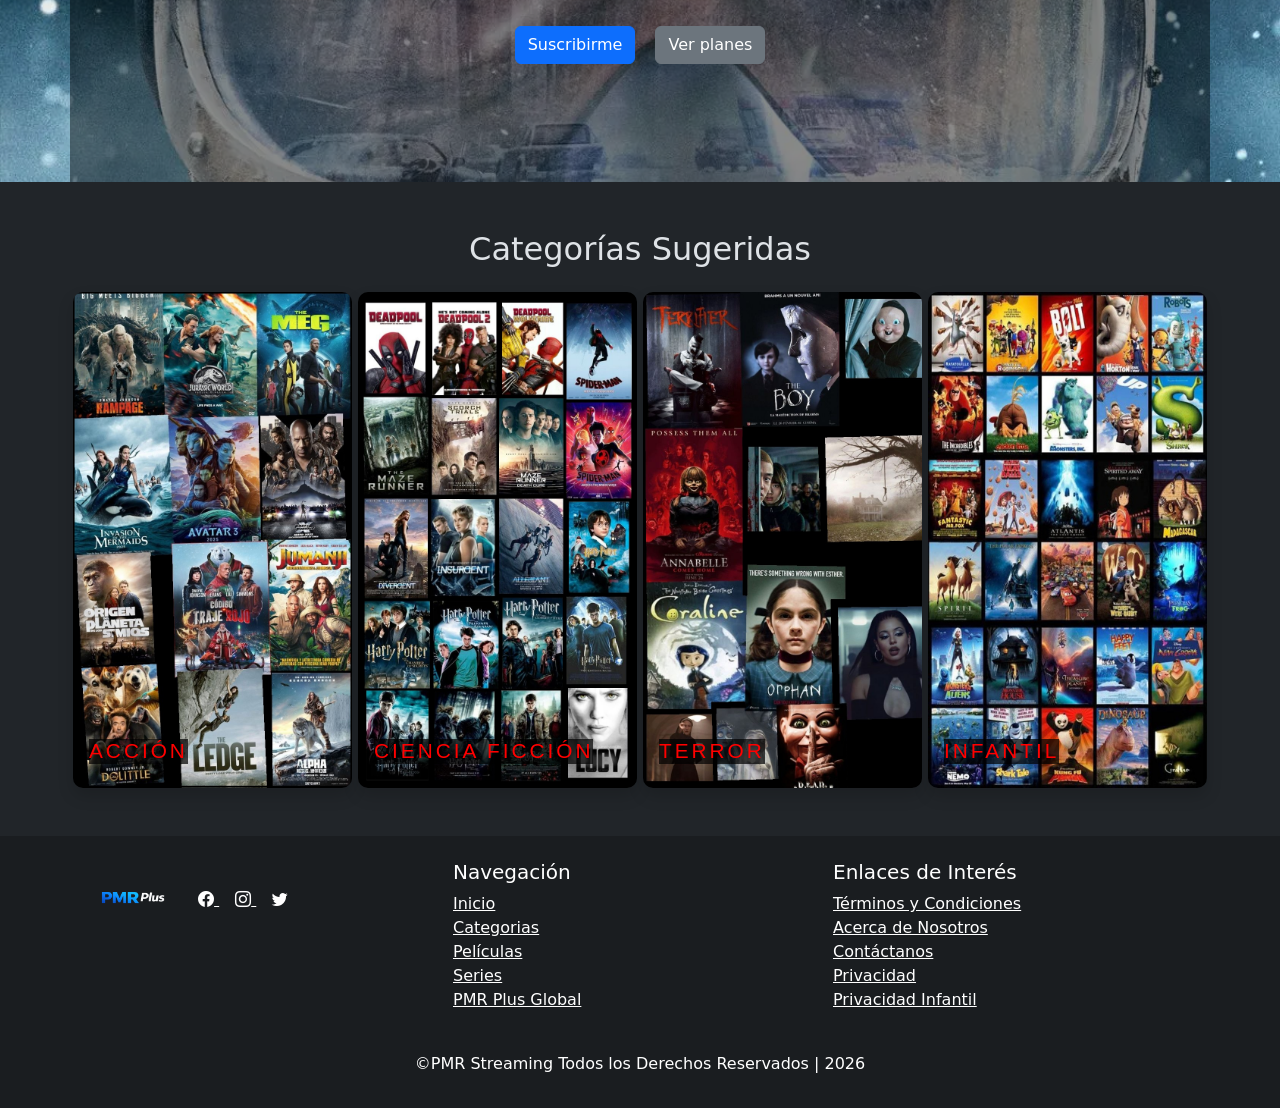
==== commit 11777e1b: "resolviendo conflictos para empezar a trabajar" ====
--- a/index.html
+++ b/index.html
@@ -601,17 +601,12 @@
                             >
                         </li>
                         <li>
-                            <a href="./pages/categoriasSugeridas.html" class="text-white me-3"
-                            >Categorias Sugeridas</a
-                            >
-                        </li>
-                        <li>
-                            <a href="./pages/error404.html" class="text-white me-3"
+                            <a href="./pages/detallePelicula.html" class="text-white me-3"
                             >Películas</a
                             >
                         </li>
                         <li>
-                            <a href="./pages/error404.html" class="text-white me-3"
+                            <a href="./pages/detalleSerie.html" class="text-white me-3"
                             >Series</a
                             >
                         </li>
--- a/css/style.css
+++ b/css/style.css
@@ -472,6 +472,147 @@
   }
 }
 
+/**Pagina detalle serie/ pelicula**/
+.detalle-serie .carousel .col-2{
+  flex: 0 0 auto;
+  width: 50px;
+}
+
+.serie-principal{
+  height: 70vh;
+  position: relative;
+  overflow: hidden;
+}
+
+.serie-video {
+  width: 100%;
+  height: 100%;
+  object-fit: cover;
+}
+
+/* BOTON SONIDO VIDEO */
+.btn-sonido{
+  position: absolute;
+  top: 20px;
+  right: 20px;
+  z-index: 3;
+}
+
+
+.serie-overlay{
+  position: absolute;
+  top: 0;
+  left: 0;
+  width: 100%;
+  height: 100%;
+  background: linear-gradient(
+  to right,
+  rgba(0,0,0,0.9) 25%,
+  rgba(0,0,0,0.4) 60%,
+  rgba(0,0,0,0.1) 100%
+  );
+}
+
+.serie-info{
+  position: absolute;
+  top: 50%;
+  left: 80px;
+  transform: translateY(-50%);
+  max-width: 500px;
+  z-index: 2;
+}
+
+.serie-titulo{
+  font-size: 3rem;
+  font-weight: bold;
+}
+
+.serie-descripcion{
+  margin-top: 15px;
+  color: #cfcfcf;
+}
+
+.serie-datos{
+  display: flex;
+  gap: 15px;
+  margin-top: 10px;
+  color: #aaa;
+}
+
+.card-capitulo{
+  width: 160px;
+  height: 180px;
+  background-color: #1a1a1a;
+  border-radius: 10px;
+  overflow: hidden; /*Para que la imagen no se salga de la card*/
+}
+
+.card-capitulo img{
+  width: 100%;
+  height: 100px;
+  object-fit: cover; /*Para que la imagen se ajuste a la card sin deformarse*/
+}
+
+
+
+.card-capitulo:hover{
+  transform: scale(1.05);
+}
+
+.card a{
+  text-decoration: none;
+  color: white;
+}
+
+.card a:hover{
+  color: white;
+}
+
+.btn-carousel{
+  width: 50px;
+  height: 50px;
+  top:45%;
+  transform: translateY(-50%);
+}
+
+.carousel-control-prev.btn-carousel{
+  left: -40px;
+}
+
+.carousel-control-next.btn-carousel{
+  right: -40px;
+}
+
+.carousel .row{
+  margin: 0;
+}
+
+/*Responsive*/
+
+@media (max-width: 768px){
+.serie-principal{
+  height: 50vh;
+}
+
+.serie-info{
+  left: 20px;
+  right: 20px;
+}
+
+.serie-titulo{
+  font-size: 2rem;
+}
+
+.detalle-serie .carousel .col-2{
+    width: 33.33%;
+  }
+}
+
+@media (min-width: 992px){
+  .detalle-serie .carousel .col-2{
+    width:16%;
+  }
+}
 
 /*Subscripción*/
 
@@ -482,6 +623,7 @@
 
 .sub-card {
   border-radius: 12px;
+  cursor: pointer;
 }
 
 .sub-card:hover {
@@ -528,16 +670,39 @@
   z-index: 1;
 }
 
-/* Caja del formulario 
-.form-card {
-  background: rgba(15, 15, 15, 0.85);
-  border-radius: 15px;
+.error-body {
+  height: 100vh;
+  background-image: url('../img/error404.jpg');
+  background-size: cover;
+  background-position: center;
+  display: flex;
+  align-items: center;
+  justify-content: center;
+  position: relative;
+  color: white;
+}
+
+/* Overlay oscuro */
+.error-body:before {
+  content: "";
+  position: absolute;
+  inset: 0;
+  background: rgba(0, 0, 0, 0.7);
   backdrop-filter: blur(4px);
-  box-shadow: 0 0 30px rgba(0, 0, 0, 0.6);
-}*/
-
-
-
-
-
-
+}
+
+.error-container {
+  position: relative;
+  z-index: 1;
+}
+
+.error-code {
+  font-size: 8rem;
+  font-weight: bold;
+  letter-spacing: 10px;
+  text-shadow: 0 0 25px rgba(30, 144, 255, 0.8);
+}
+
+/* ----Finaliza pagina Suscripcion */
+
+
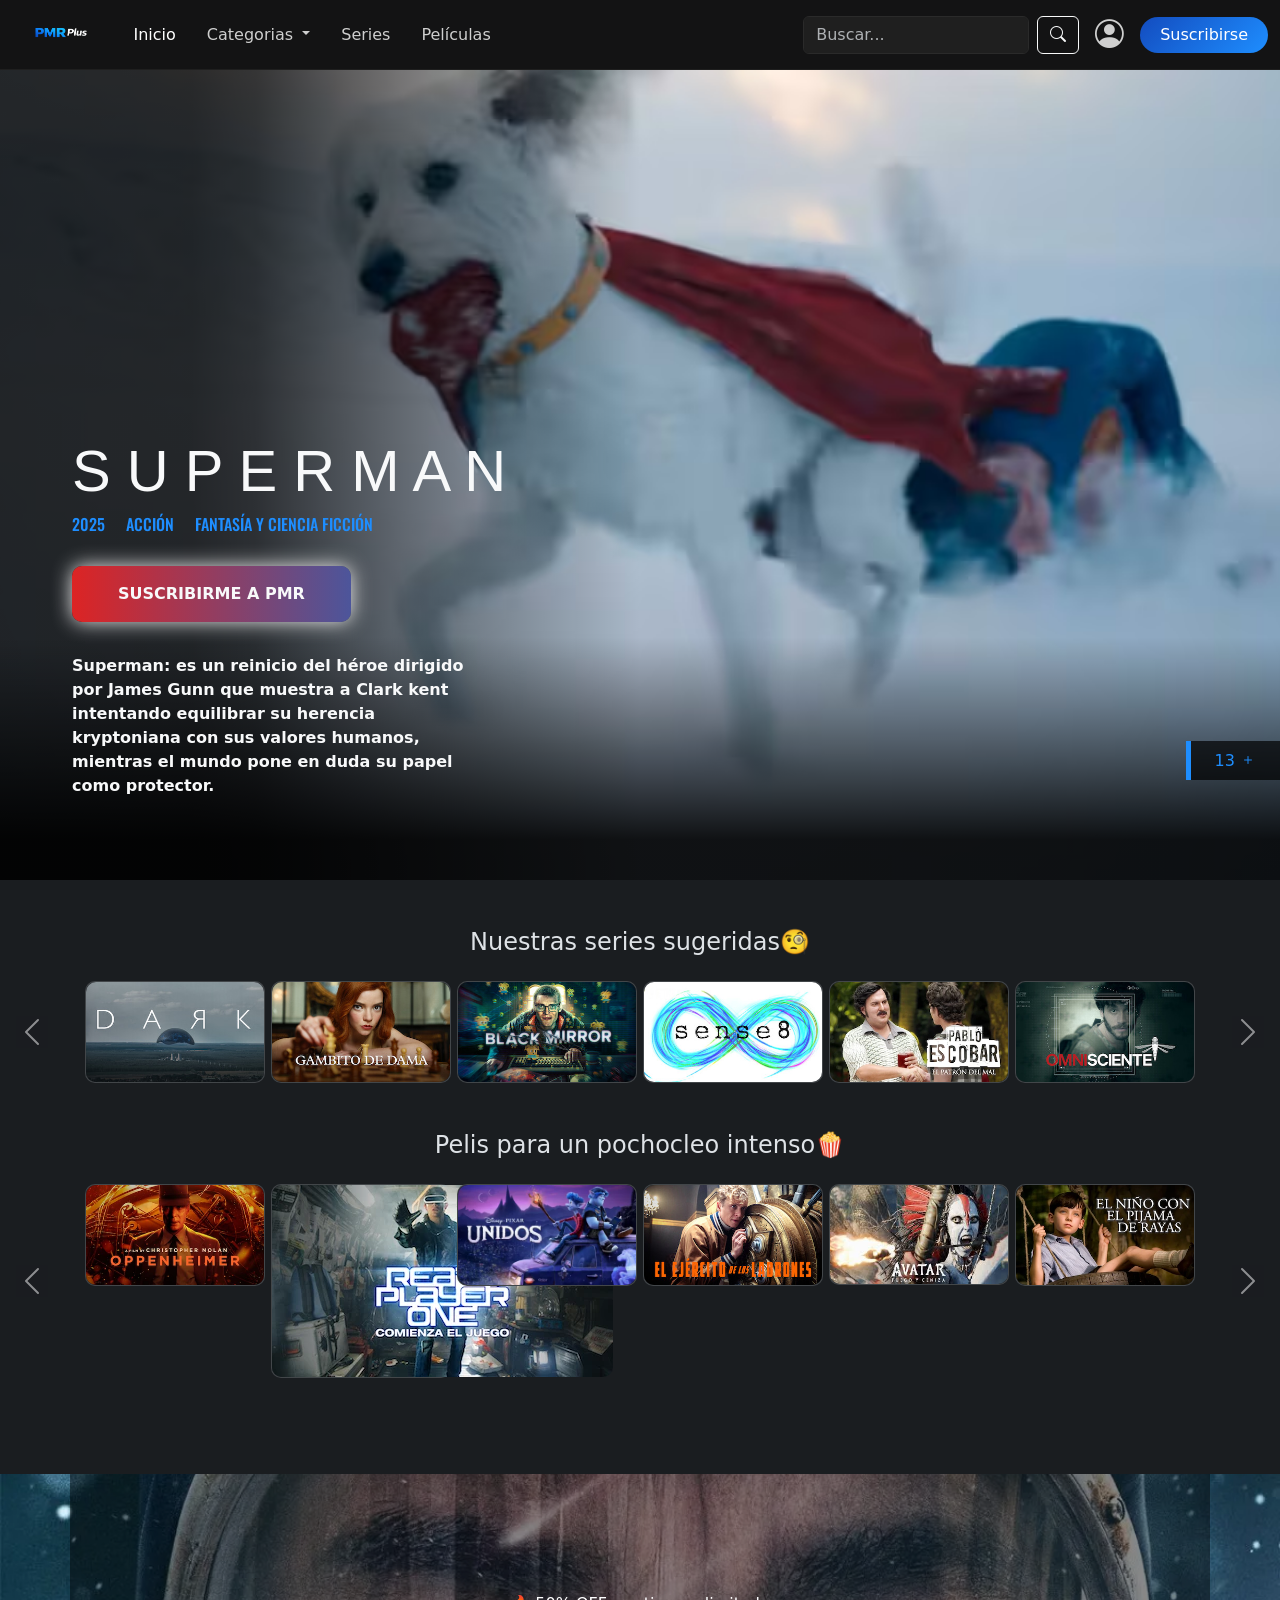
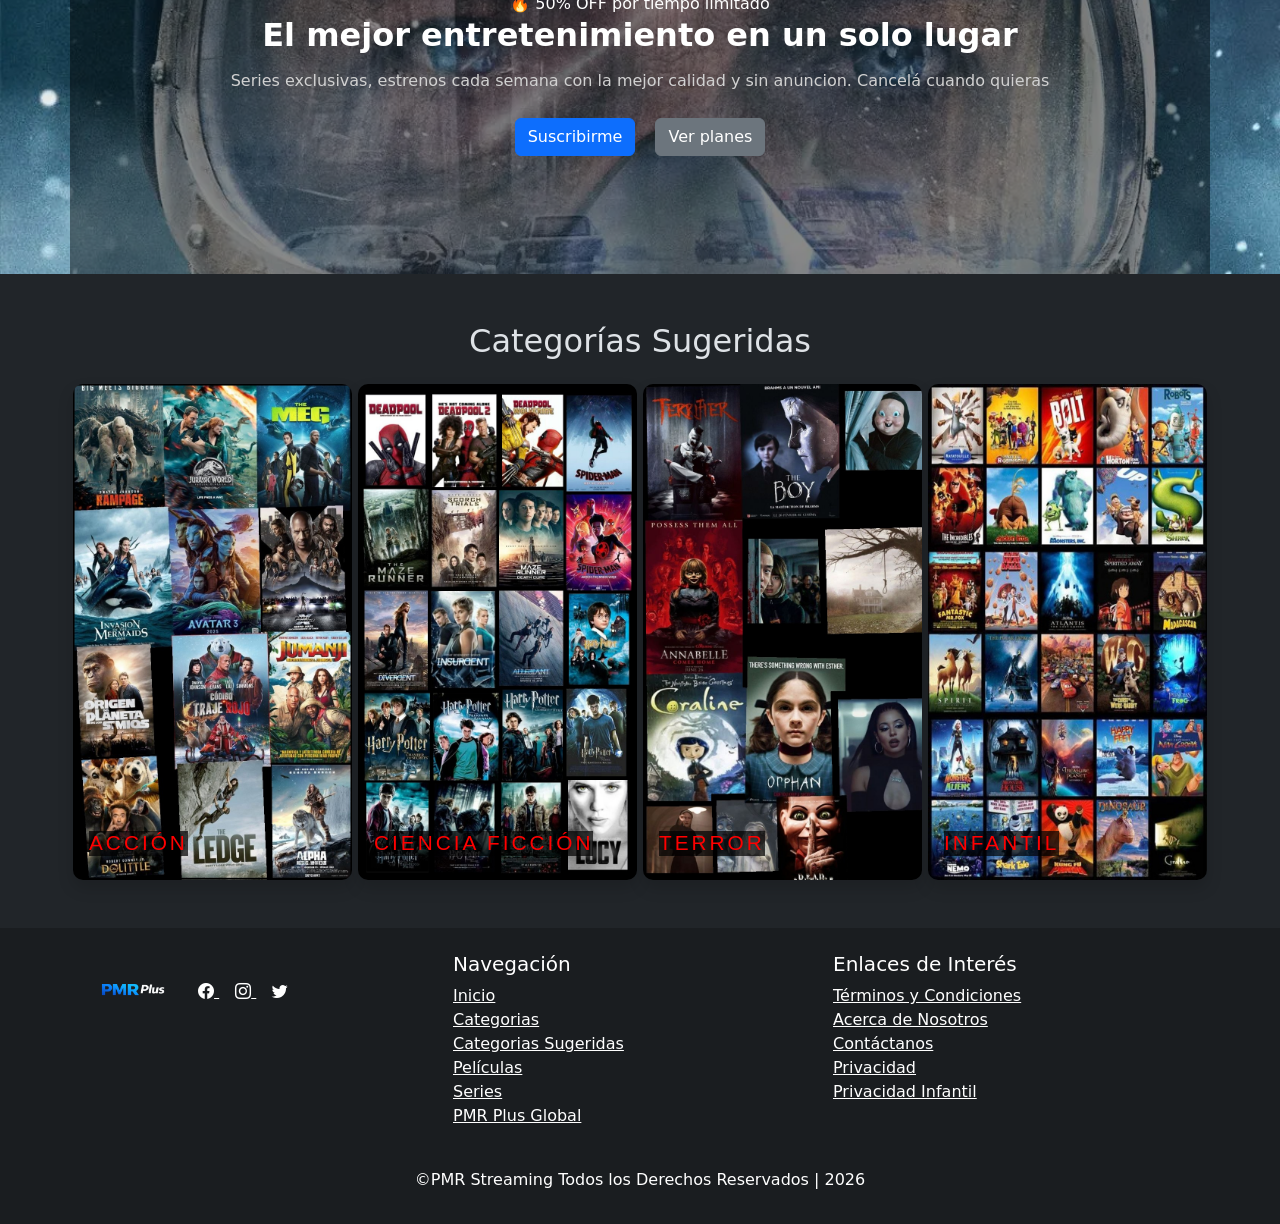
==== commit 5e25e1f2: "agrego enlace en index" ====
--- a/index.html
+++ b/index.html
@@ -343,7 +343,9 @@
           </div>
           <div class="col-lg-2">
             <div class="card">
-              <img src="./img/pelis/Sci-fi-pel/Readyplayer.webp" alt="Readyplayer">
+              <a href="./pages/detallePelicula.html">
+                <img src="./img/pelis/Sci-fi-pel/Readyplayer.webp" alt="Readyplayer">
+              </a>
             </div>
           </div>
           <div class="col-lg-2">
@@ -601,12 +603,17 @@
                             >
                         </li>
                         <li>
-                            <a href="./pages/detallePelicula.html" class="text-white me-3"
+                            <a href="./index.html" class="text-white me-3"
+                            >Categorias Sugeridas</a
+                            >
+                        </li>
+                        <li>
+                            <a href="./pages/error404.html" class="text-white me-3"
                             >Películas</a
                             >
                         </li>
                         <li>
-                            <a href="./pages/detalleSerie.html" class="text-white me-3"
+                            <a href="./pages/error404.html" class="text-white me-3"
                             >Series</a
                             >
                         </li>
--- a/css/style.css
+++ b/css/style.css
@@ -472,6 +472,16 @@
   }
 }
 
+/* ---Estilo pagina de contacto--- */
+
+.tema-consulta{
+  width: 100%!important;
+}
+
+.bg-contacto{
+  background: linear-gradient(135deg, #134cbf, #1e8eff); 
+  }
+  
 /**Pagina detalle serie/ pelicula**/
 .detalle-serie .carousel .col-2{
   flex: 0 0 auto;
@@ -670,39 +680,17 @@
   z-index: 1;
 }
 
-.error-body {
-  height: 100vh;
-  background-image: url('../img/error404.jpg');
-  background-size: cover;
-  background-position: center;
-  display: flex;
-  align-items: center;
-  justify-content: center;
-  position: relative;
-  color: white;
-}
-
-/* Overlay oscuro */
-.error-body:before {
-  content: "";
-  position: absolute;
-  inset: 0;
-  background: rgba(0, 0, 0, 0.7);
-  backdrop-filter: blur(4px);
-}
-
-.error-container {
-  position: relative;
-  z-index: 1;
-}
-
-.error-code {
-  font-size: 8rem;
-  font-weight: bold;
-  letter-spacing: 10px;
-  text-shadow: 0 0 25px rgba(30, 144, 255, 0.8);
-}
-
 /* ----Finaliza pagina Suscripcion */
 
-
+/* -----COMIENZAN ESTILOS PAGINA LOGIN----- */
+
+.titulo-login{
+  font-family: "Oswald", sans-serif;
+  font-optical-sizing: auto;
+  font-weight: 600;
+  font-style: normal;
+}
+
+.bg-login{
+  background: #0D0D0D;
+}
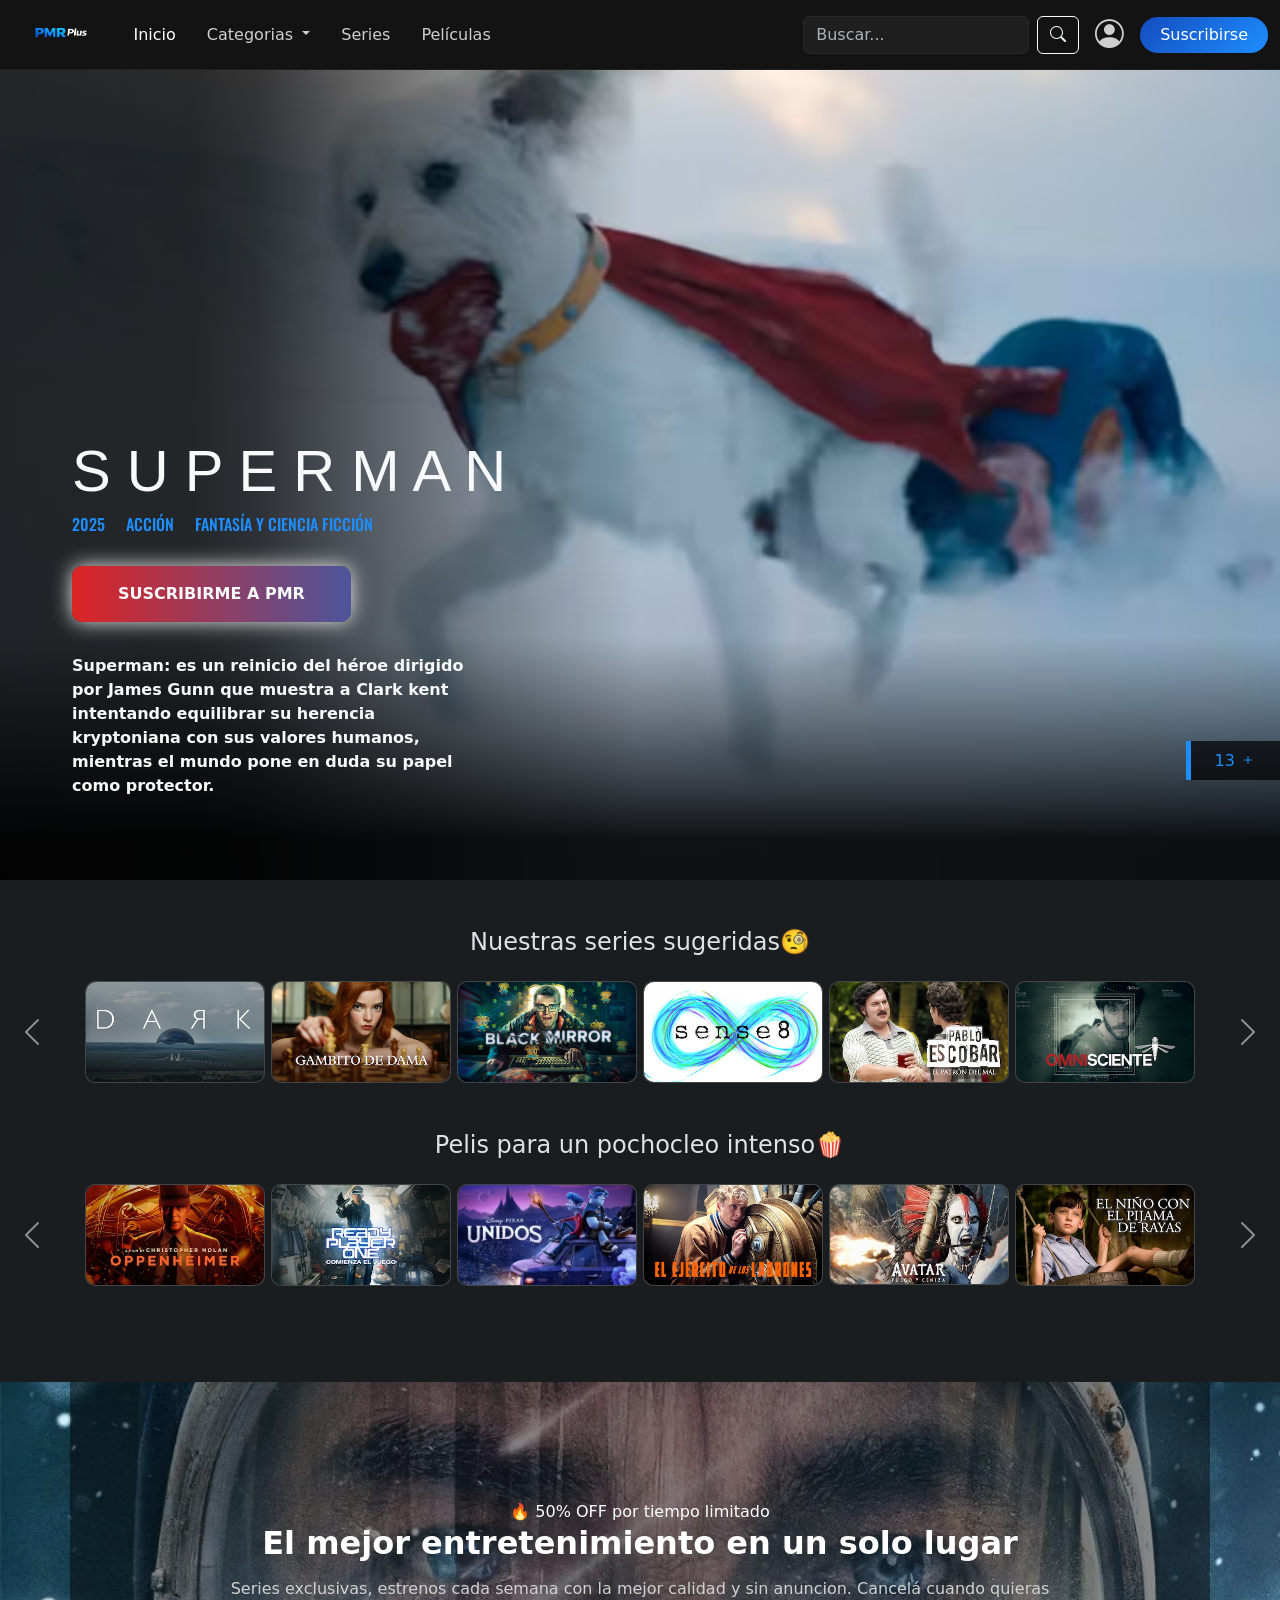
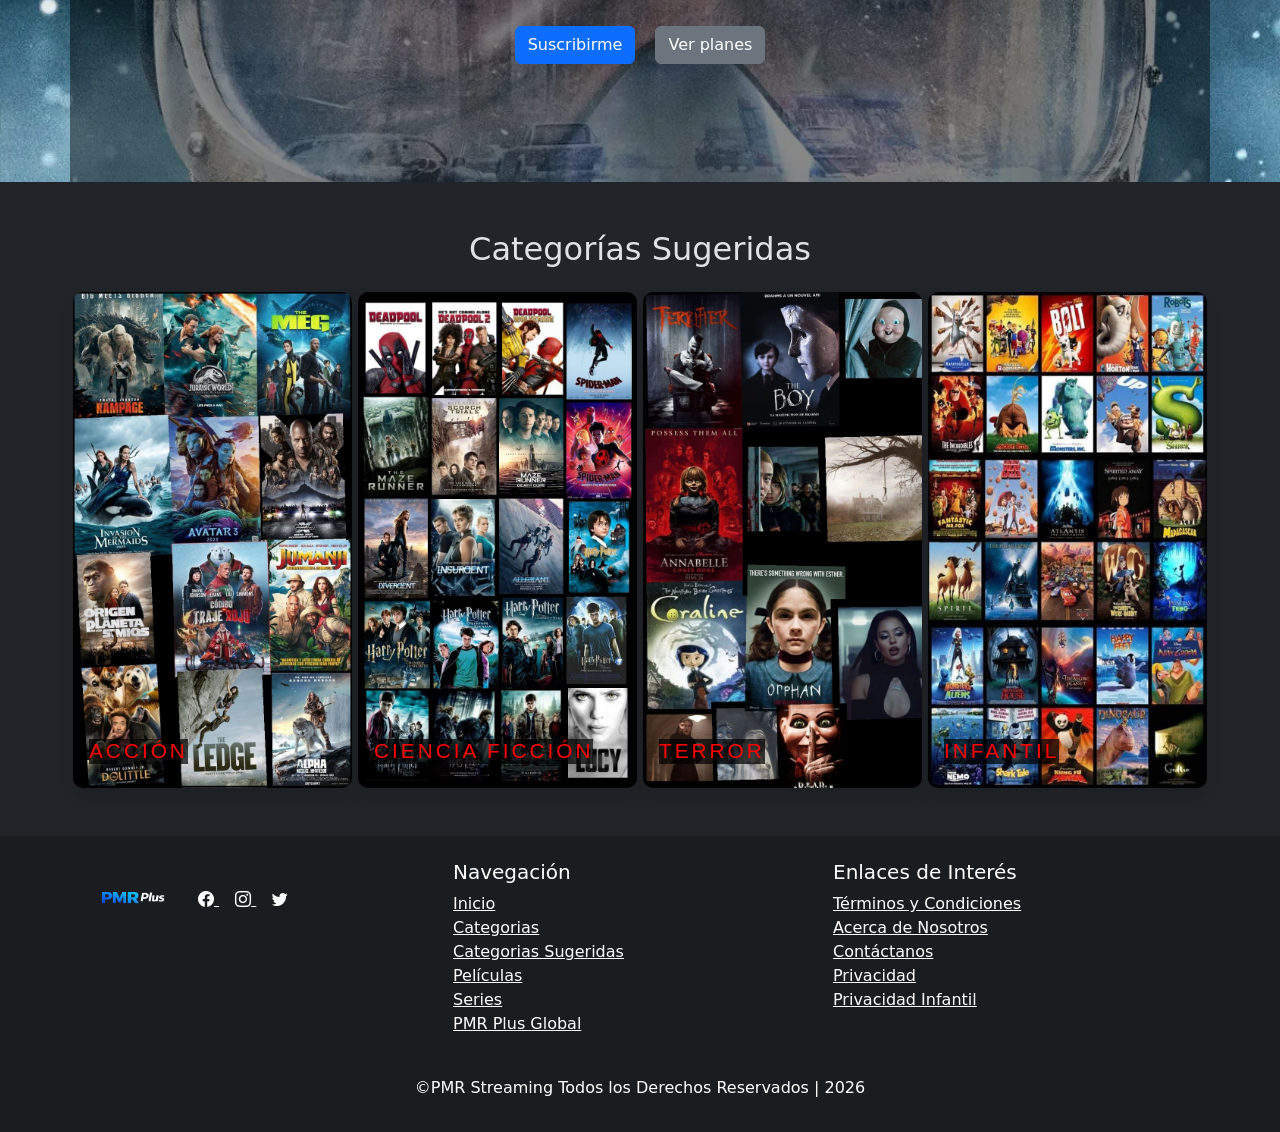
==== commit 9a1ca760: "img-fluid enlace" ====
--- a/index.html
+++ b/index.html
@@ -344,7 +344,7 @@
           <div class="col-lg-2">
             <div class="card">
               <a href="./pages/detallePelicula.html">
-                <img src="./img/pelis/Sci-fi-pel/Readyplayer.webp" alt="Readyplayer">
+                <img  class="img-fluid" src="./img/pelis/Sci-fi-pel/Readyplayer.webp" alt="Readyplayer">
               </a>
             </div>
           </div>
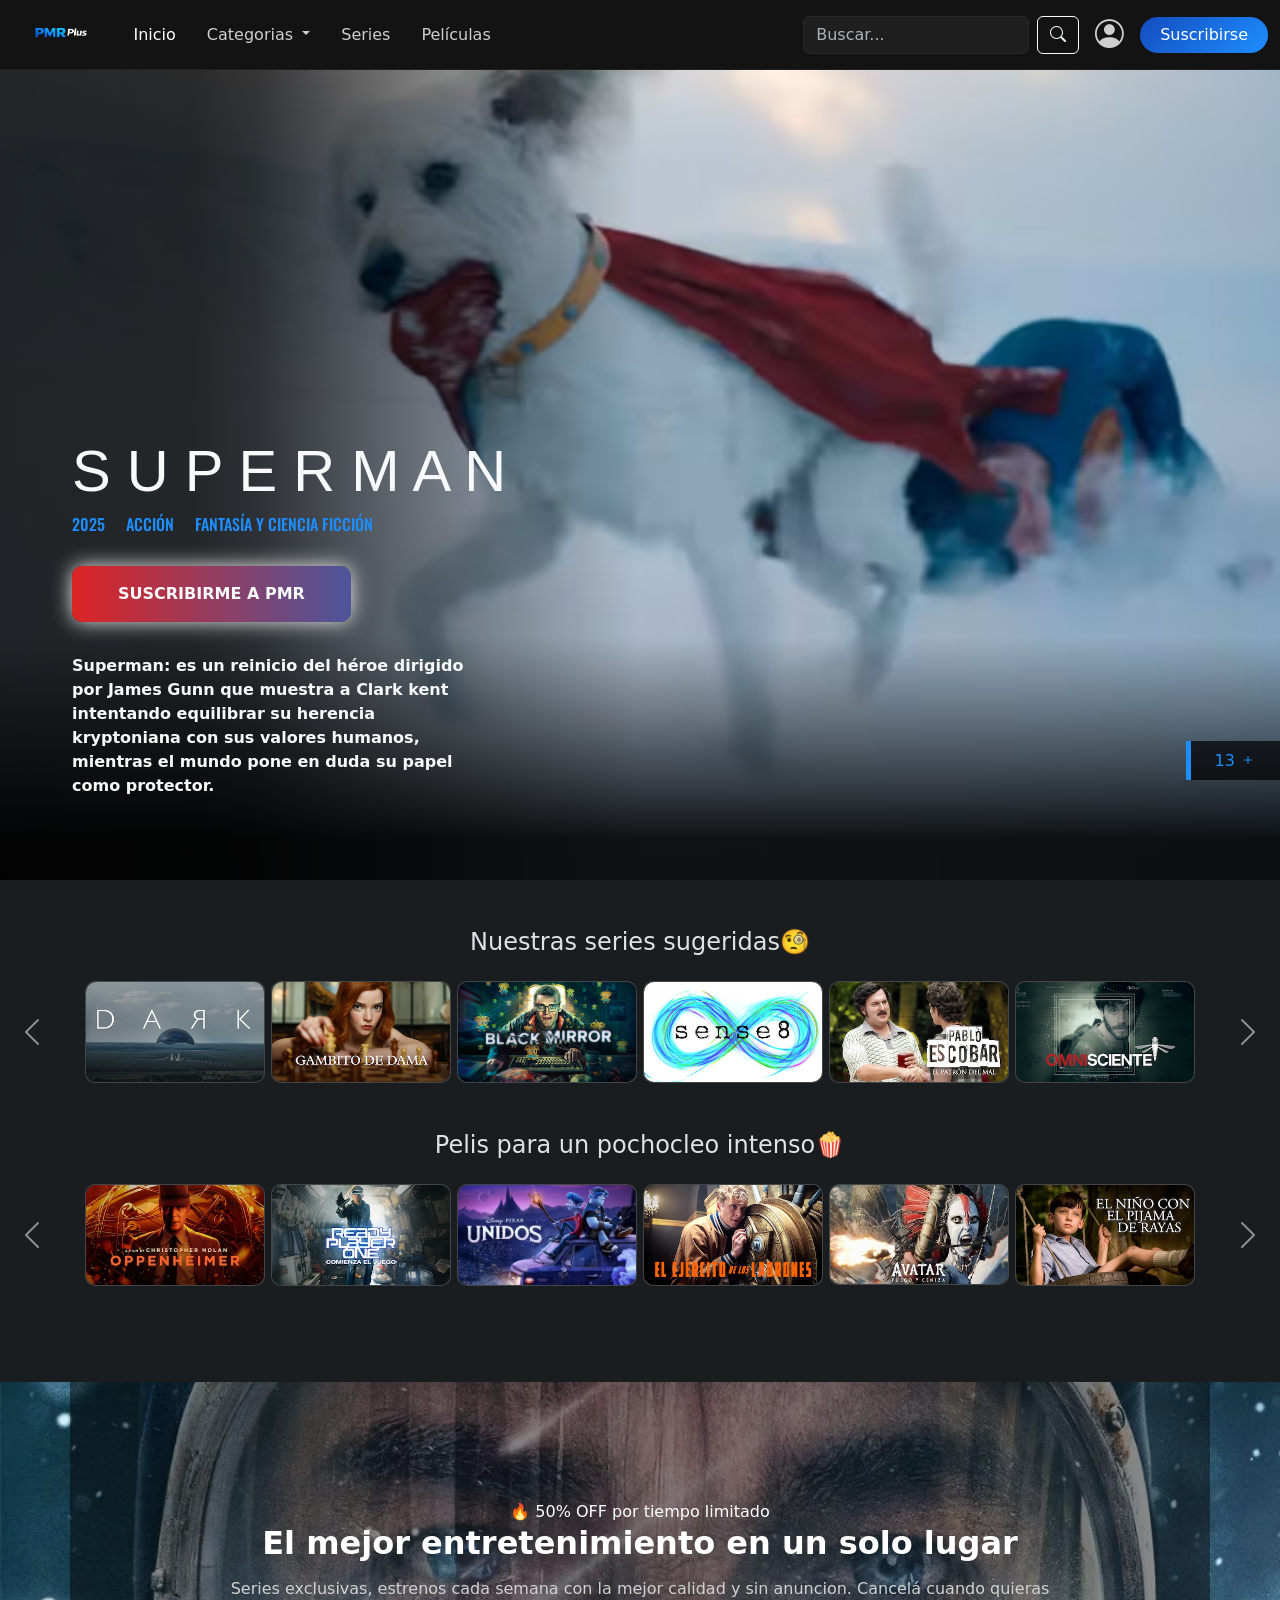
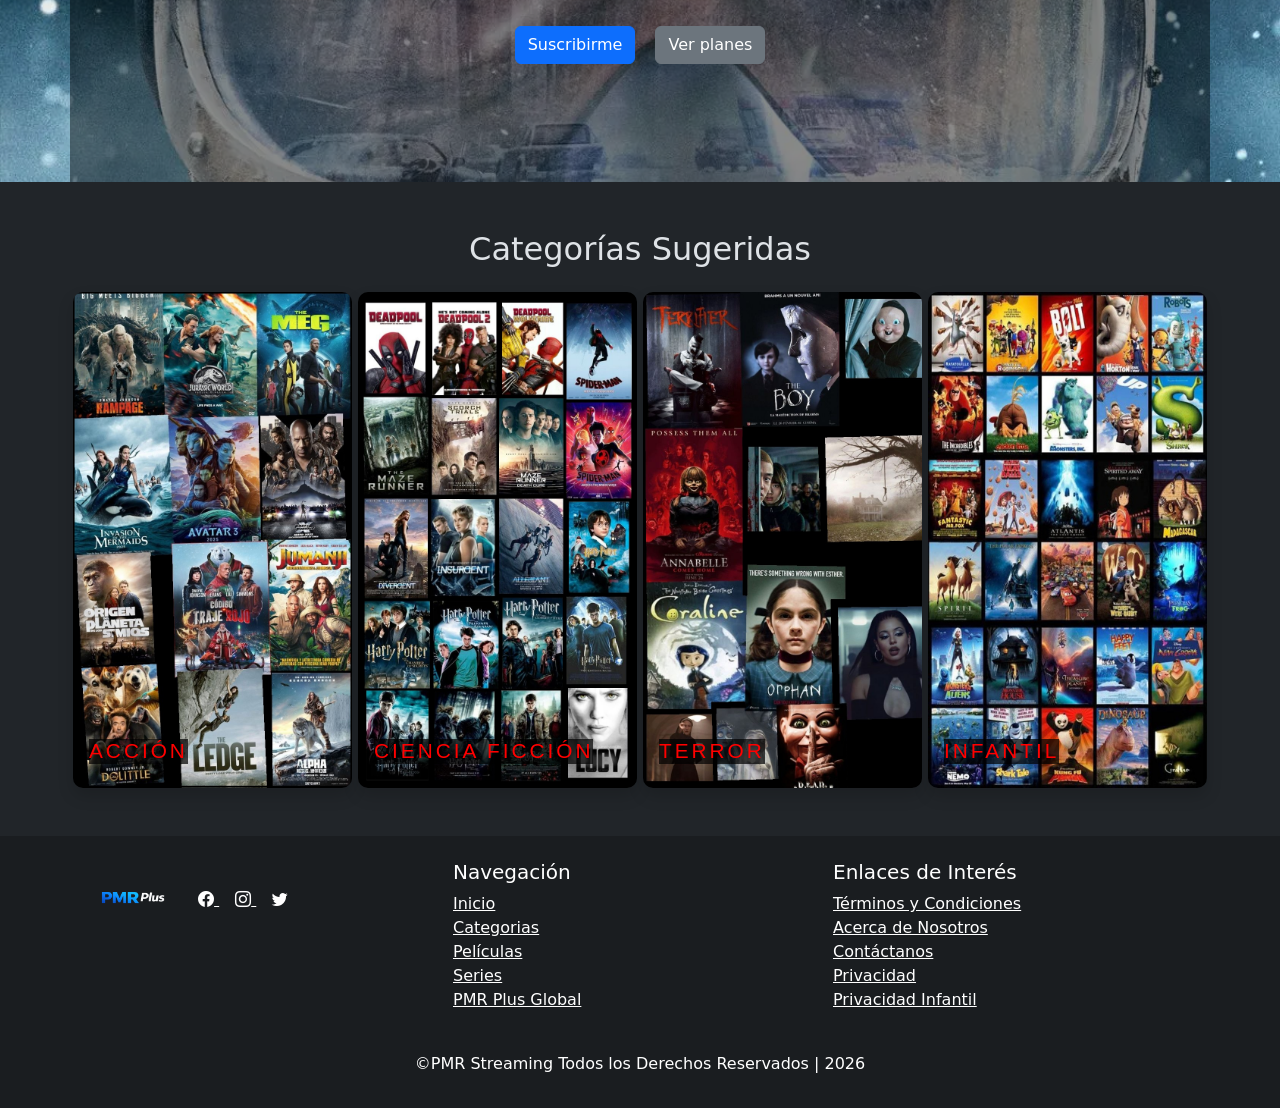
==== commit 91f453cc: "traje del dev los cambios de mis compañeros para resolver conflictos" ====
--- a/index.html
+++ b/index.html
@@ -603,17 +603,12 @@
                             >
                         </li>
                         <li>
-                            <a href="./index.html" class="text-white me-3"
-                            >Categorias Sugeridas</a
-                            >
-                        </li>
-                        <li>
-                            <a href="./pages/error404.html" class="text-white me-3"
+                            <a href="./pages/detallePelicula.html" class="text-white me-3"
                             >Películas</a
                             >
                         </li>
                         <li>
-                            <a href="./pages/error404.html" class="text-white me-3"
+                            <a href="./pages/detalleSerie.html" class="text-white me-3"
                             >Series</a
                             >
                         </li>
--- a/css/style.css
+++ b/css/style.css
@@ -481,8 +481,13 @@
 .bg-contacto{
   background: linear-gradient(135deg, #134cbf, #1e8eff); 
   }
+
+.resize-non{
+  resize: none;
+}
   
 /**Pagina detalle serie/ pelicula**/
+/**Pagina detalle serie**/
 .detalle-serie .carousel .col-2{
   flex: 0 0 auto;
   width: 50px;
@@ -624,6 +629,152 @@
   }
 }
 
+/** Pagina detalle pelicula **/
+
+
+.detalle-peli .carousel .col-2{
+  flex: 0 0 auto;
+  width: 50px;
+}
+
+.peli-principal{
+  height: 70vh;
+  position: relative;
+  overflow: hidden;
+}
+
+.peli-video {
+  width: 100%;
+  height: 100%;
+  object-fit: cover;
+}
+
+/* BOTON SONIDO VIDEO */
+.btn-sonido{
+  position: absolute;
+  top: 20px;
+  right: 20px;
+  z-index: 3;
+}
+
+
+.peli-overlay{
+  position: absolute;
+  top: 0;
+  left: 0;
+  width: 100%;
+  height: 100%;
+  background: linear-gradient(
+  to right,
+  rgba(0,0,0,0.9) 25%,
+  rgba(0,0,0,0.4) 60%,
+  rgba(0,0,0,0.1) 100%
+  );
+}
+
+.peli-info{
+  position: absolute;
+  top: 50%;
+  left: 80px;
+  transform: translateY(-50%);
+  max-width: 500px;
+  z-index: 2;
+}
+
+.peli-titulo{
+  font-size: 3rem;
+  font-weight: bold;
+}
+
+.peli-descripcion{
+  margin-top: 15px;
+  color: #cfcfcf;
+}
+
+.peli-datos{
+  display: flex;
+  gap: 15px;
+  margin-top: 10px;
+  color: #aaa;
+}
+
+.card-pelis{
+  width: 160px;
+  height: 180px;
+  background-color: #1a1a1a;
+  border-radius: 10px;
+  overflow: hidden; /*Para que la imagen no se salga de la card*/
+}
+
+.card-pelis img{
+  width: 100%;
+  height: 120px;
+  object-fit: cover; /*Para que la imagen se ajuste a la card sin deformarse*/
+}
+
+
+
+.card-pelis:hover{
+  transform: scale(1.05);
+}
+
+.card a{
+  text-decoration: none;
+  color: white;
+
+}
+
+.card a:hover{
+  color: white;
+}
+
+
+.btn-carousel{
+  width: 50px;
+  height: 50px;
+  top:45%;
+  transform: translateY(-50%);
+}
+
+.carousel-control-prev.btn-carousel{
+  left: -40px;
+}
+
+.carousel-control-next.btn-carousel{
+  right: -40px;
+}
+
+.carousel .row{
+  margin: 0;
+}
+
+/*Responsive*/
+
+@media (max-width: 768px){
+.peli-principal{
+  height: 50vh;
+}
+
+.peli-info{
+  left: 20px;
+  right: 20px;
+}
+
+.peli-titulo{
+  font-size: 2rem;
+}
+
+.detalle-peli .carousel .col-2{
+    width: 33.33%;
+  }
+}
+
+@media (min-width: 992px){
+  .detalle-peli .carousel .col-2{
+    width:16%;
+  }
+}
+
 /*Subscripción*/
 
 .sub-body {
@@ -680,9 +831,79 @@
   z-index: 1;
 }
 
+.error-body {
+  height: 100vh;
+  background-image: url('../img/error404.jpg');
+  background-size: cover;
+  background-position: center;
+  display: flex;
+  align-items: center;
+  justify-content: center;
+  position: relative;
+  color: white;
+}
+
+/* Overlay oscuro */
+.error-body:before {
+  content: "";
+  position: absolute;
+  inset: 0;
+  background: rgba(0, 0, 0, 0.7);
+  backdrop-filter: blur(4px);
+}
+
+.error-container {
+  position: relative;
+  z-index: 1;
+}
+
+.error-code {
+  font-size: 8rem;
+  font-weight: bold;
+  letter-spacing: 10px;
+  text-shadow: 0 0 25px rgba(30, 144, 255, 0.8);
+}
+
 /* ----Finaliza pagina Suscripcion */
 
-/* -----COMIENZAN ESTILOS PAGINA LOGIN----- */
+/* QUIENES SOMOS */
+
+.quienes-somos {
+  background-color: #141414;
+}
+
+/* Card */
+.team-card {
+  background-color: #1c1c1c;
+  border: none;
+  border-radius: 16px;
+  transition: transform 0.3s ease;
+}
+
+.team-card:hover {
+  transform: translateY(-6px);
+}
+
+/* Imagen adaptable */
+.team-img {
+  width: 100%;
+  height: 320px;
+  object-fit: cover;
+  border-top-left-radius: 16px;
+  border-top-right-radius: 16px;
+}
+
+/* Ajuste para celulares */
+@media (max-width: 576px) {
+  .team-img {
+    height: 250px;
+  }
+
+  .quienes-somos h2 {
+    font-size: 1.6rem;
+  }
+}
+
 
 .titulo-login{
   font-family: "Oswald", sans-serif;
